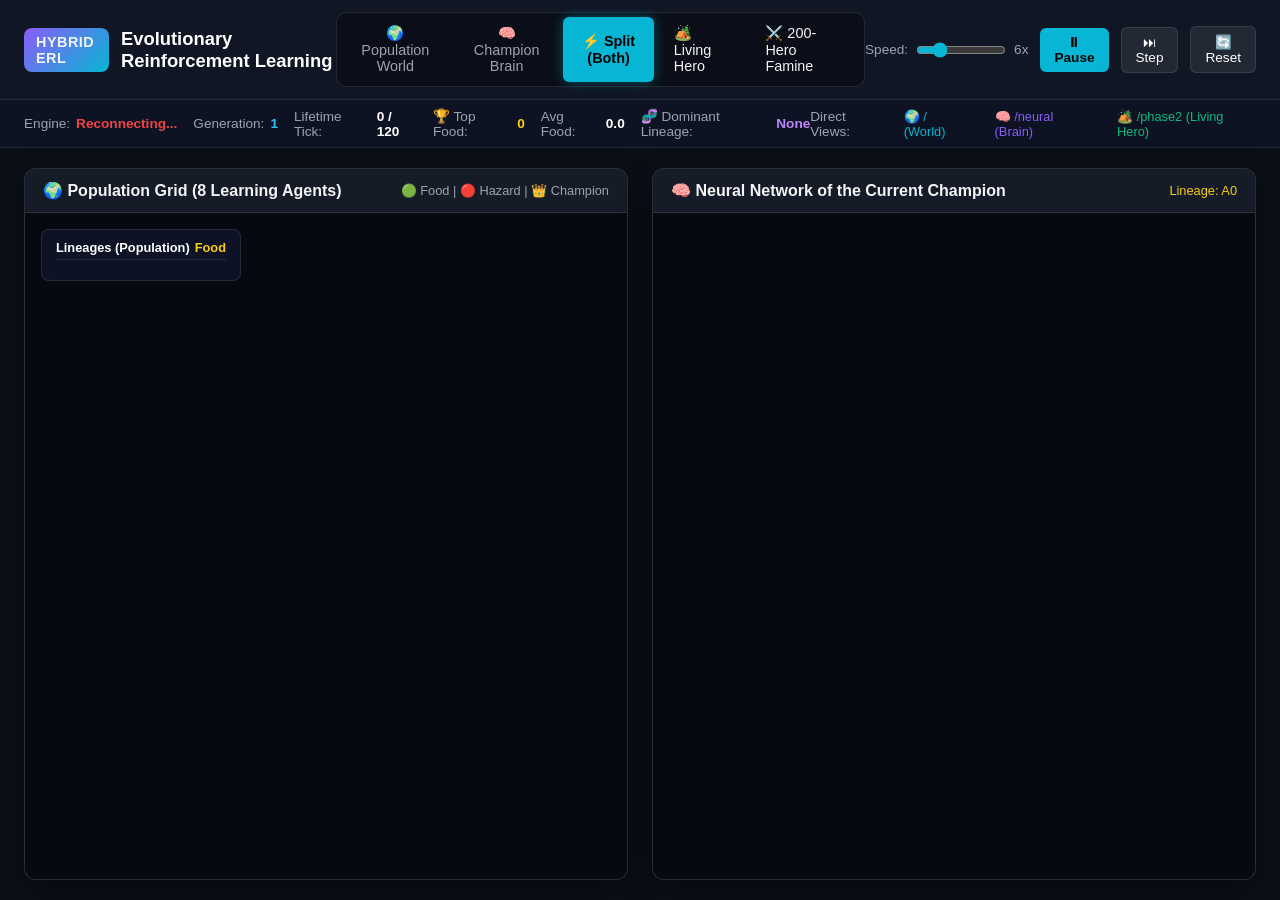
==== static/index.html @ cd72e071 "Add 200-hero famine evaluation frontend visualizer and live streaming telemetry" ====
<!DOCTYPE html>
<html lang="en">
<head>
  <meta charset="UTF-8">
  <meta name="viewport" content="width=device-width, initial-scale=1.0">
  <title>Hybrid ERL · Evolutionary Reinforcement Learning</title>
  <link rel="stylesheet" href="/static/style.css">
</head>
<body>

  <!-- Top Navigation & Global Controls -->
  <header>
    <div class="logo-group">
      <span class="logo-badge" style="background: linear-gradient(135deg, #8b5cf6, #06b6d4);">HYBRID ERL</span>
      <span class="title">Evolutionary Reinforcement Learning</span>
    </div>

    <!-- View Switcher Tabs -->
    <div class="nav-tabs">
      <button class="tab-btn" data-view="world">🌍 Population World</button>
      <button class="tab-btn" data-view="neural">🧠 Champion Brain</button>
      <button class="tab-btn active" data-view="split">⚡ Split (Both)</button>
      <a href="/phase2" class="tab-btn" style="text-decoration: none; display: flex; align-items: center; color: var(--text-main);">🏕️ Living Hero</a>
      <a href="/scarcity" class="tab-btn" style="text-decoration: none; display: flex; align-items: center; color: var(--text-main);">⚔️ 200-Hero Famine</a>
    </div>

    <!-- Controls -->
    <div class="controls-group">
      <div class="speed-control">
        <span>Speed:</span>
        <input type="range" id="speed-slider" min="1" max="25" value="6" step="1">
        <span id="speed-label">6x</span>
      </div>
      <button id="btn-play-pause" class="btn btn-primary">⏸ Pause</button>
      <button id="btn-step" class="btn">⏭ Step</button>
      <button id="btn-reset" class="btn">🔄 Reset</button>
    </div>
  </header>

  <!-- Live Status Bar -->
  <div class="status-bar">
    <div class="status-tags">
      <div class="tag">
        <span class="tag-label">Engine:</span>
        <span id="connection-status" class="tag-val" style="color: #10b981;">Connecting...</span>
      </div>
      <div class="tag">
        <span class="tag-label">Generation:</span>
        <span id="stat-gen" class="tag-val" style="color: #38bdf8;">1</span>
      </div>
      <div class="tag">
        <span class="tag-label">Lifetime Tick:</span>
        <span id="stat-tick" class="tag-val">0 / 120</span>
      </div>
      <div class="tag">
        <span class="tag-label">🏆 Top Food:</span>
        <span id="stat-top-food" class="tag-val" style="color: #facc15;">0</span>
      </div>
      <div class="tag">
        <span class="tag-label">Avg Food:</span>
        <span id="stat-avg-food" class="tag-val">0.0</span>
      </div>
      <div class="tag">
        <span class="tag-label">🧬 Dominant Lineage:</span>
        <span id="stat-lineage" class="tag-val" style="color: #c084fc;">None</span>
      </div>
    </div>

    <!-- Quick Direct Links -->
    <div class="status-tags">
      <span class="tag-label">Direct Views:</span>
      <a href="/" style="color: var(--accent-cyan); text-decoration: none; font-size: 0.8rem; margin-right: 8px;">🌍 / (World)</a>
      <a href="/neural" style="color: var(--accent-purple); text-decoration: none; font-size: 0.8rem; margin-right: 8px;">🧠 /neural (Brain)</a>
      <a href="/phase2" style="color: var(--accent-green); text-decoration: none; font-size: 0.8rem;">🏕️ /phase2 (Living Hero)</a>
    </div>
  </div>

  <!-- Main Viewports -->
  <main id="main-content">

    <!-- View 1: Population Grid -->
    <section id="sec-world" class="view-section">
      <div class="section-header">
        <h2>🌍 Population Grid (8 Learning Agents)</h2>
        <span style="font-size: 0.8rem; color: var(--text-muted);">🟢 Food | 🔴 Hazard | 👑 Champion</span>
      </div>

      <div id="world-container" class="view-content">
        <!-- Population Leaderboard Card -->
        <div class="creature-card" style="min-width: 200px; max-height: 220px; overflow-y: auto;">
          <div style="font-weight: 600; color: #fff; border-bottom: 1px solid rgba(255,255,255,0.1); padding-bottom: 4px; display: flex; justify-content: space-between;">
            <span>Lineages (Population)</span>
            <span style="color: #facc15;">Food</span>
          </div>
          <div id="leaderboard-list" style="display: flex; flex-direction: column; gap: 4px; margin-top: 4px;">
            <!-- Rendered by JS -->
          </div>
        </div>

        <!-- Canvas -->
        <canvas id="world-canvas"></canvas>
      </div>
    </section>

    <!-- View 2: Champion Neural Network -->
    <section id="sec-brain" class="view-section">
      <div class="section-header">
        <h2>🧠 Neural Network of the Current Champion</h2>
        <span id="champ-header-lineage" style="font-size: 0.8rem; color: #facc15;">Lineage: A0</span>
      </div>

      <div id="brain-container" class="view-content">
        <canvas id="brain-canvas"></canvas>
      </div>
    </section>

  </main>

  <script src="/static/app.js"></script>
</body>
</html>
---- static/style.css ----
:root {
  --bg-dark: #0b0f17;
  --panel-bg: rgba(18, 24, 38, 0.85);
  --border-color: rgba(255, 255, 255, 0.1);
  --accent-cyan: #06b6d4;
  --accent-green: #10b981;
  --accent-orange: #f59e0b;
  --accent-red: #ef4444;
  --accent-purple: #8b5cf6;
  --text-main: #f3f4f6;
  --text-muted: #9ca3af;
}

* {
  box-sizing: border-box;
  margin: 0;
  padding: 0;
  font-family: -apple-system, BlinkMacSystemFont, "Segoe UI", Roboto, Helvetica, Arial, sans-serif;
}

body {
  background-color: var(--bg-dark);
  color: var(--text-main);
  min-height: 100vh;
  display: flex;
  flex-direction: column;
  overflow-x: hidden;
}

/* Header */
header {
  background: var(--panel-bg);
  backdrop-filter: blur(12px);
  border-bottom: 1px solid var(--border-color);
  padding: 12px 24px;
  display: flex;
  align-items: center;
  justify-content: space-between;
  position: sticky;
  top: 0;
  z-index: 100;
}

.logo-group {
  display: flex;
  align-items: center;
  gap: 12px;
}

.logo-badge {
  background: linear-gradient(135deg, #059669, #0284c7);
  padding: 6px 12px;
  border-radius: 8px;
  font-weight: 700;
  font-size: 0.9rem;
  letter-spacing: 0.5px;
}

.title {
  font-size: 1.15rem;
  font-weight: 600;
  color: #fff;
}

.nav-tabs {
  display: flex;
  background: rgba(0, 0, 0, 0.3);
  padding: 4px;
  border-radius: 10px;
  border: 1px solid var(--border-color);
  gap: 4px;
}

.tab-btn {
  background: transparent;
  border: none;
  color: var(--text-muted);
  padding: 8px 16px;
  border-radius: 6px;
  cursor: pointer;
  font-weight: 500;
  font-size: 0.9rem;
  transition: all 0.2s;
  display: flex;
  align-items: center;
  gap: 6px;
}

.tab-btn:hover {
  color: #fff;
}

.tab-btn.active {
  background: var(--accent-cyan);
  color: #000;
  font-weight: 600;
  box-shadow: 0 0 12px rgba(6, 182, 212, 0.4);
}

.controls-group {
  display: flex;
  align-items: center;
  gap: 12px;
}

.btn {
  background: rgba(255, 255, 255, 0.08);
  border: 1px solid var(--border-color);
  color: #fff;
  padding: 7px 14px;
  border-radius: 6px;
  cursor: pointer;
  font-size: 0.85rem;
  font-weight: 500;
  transition: all 0.2s;
}

.btn:hover {
  background: rgba(255, 255, 255, 0.15);
}

.btn-primary {
  background: var(--accent-cyan);
  color: #000;
  border: none;
  font-weight: 600;
}

.btn-primary:hover {
  background: #22d3ee;
}

.speed-control {
  display: flex;
  align-items: center;
  gap: 8px;
  font-size: 0.85rem;
  color: var(--text-muted);
}

.speed-control input[type="range"] {
  width: 90px;
  accent-color: var(--accent-cyan);
}

/* Status Bar */
.status-bar {
  background: rgba(15, 23, 42, 0.6);
  border-bottom: 1px solid var(--border-color);
  padding: 8px 24px;
  display: flex;
  justify-content: space-between;
  align-items: center;
  font-size: 0.85rem;
}

.status-tags {
  display: flex;
  gap: 16px;
  align-items: center;
}

.tag {
  display: flex;
  align-items: center;
  gap: 6px;
}

.tag-label {
  color: var(--text-muted);
}

.tag-val {
  font-weight: 600;
  color: #fff;
}

/* Main Container */
main {
  flex: 1;
  display: flex;
  padding: 20px 24px;
  gap: 24px;
  height: calc(100vh - 120px);
}

.view-section {
  flex: 1;
  background: var(--panel-bg);
  border: 1px solid var(--border-color);
  border-radius: 12px;
  display: flex;
  flex-direction: column;
  overflow: hidden;
  box-shadow: 0 8px 32px rgba(0, 0, 0, 0.4);
}

.section-header {
  padding: 12px 18px;
  background: rgba(255, 255, 255, 0.02);
  border-bottom: 1px solid var(--border-color);
  display: flex;
  justify-content: space-between;
  align-items: center;
}

.section-header h2 {
  font-size: 1rem;
  font-weight: 600;
  display: flex;
  align-items: center;
  gap: 8px;
}

.view-content {
  flex: 1;
  position: relative;
  display: flex;
  justify-content: center;
  align-items: center;
  overflow: hidden;
  background: #060910;
}

/* World Tools Palette */
.world-tools {
  position: absolute;
  bottom: 16px;
  left: 50%;
  transform: translateX(-50%);
  background: rgba(15, 23, 42, 0.85);
  backdrop-filter: blur(10px);
  border: 1px solid var(--border-color);
  padding: 6px 12px;
  border-radius: 30px;
  display: flex;
  gap: 8px;
  z-index: 10;
}

.tool-btn {
  background: transparent;
  border: 1px solid transparent;
  color: var(--text-muted);
  padding: 6px 12px;
  border-radius: 20px;
  cursor: pointer;
  font-size: 0.85rem;
  display: flex;
  align-items: center;
  gap: 6px;
  transition: all 0.2s;
}

.tool-btn:hover {
  color: #fff;
  background: rgba(255, 255, 255, 0.05);
}

.tool-btn.active {
  background: rgba(255, 255, 255, 0.15);
  border-color: var(--accent-cyan);
  color: #fff;
  font-weight: 600;
}

/* Canvas Styling */
canvas {
  display: block;
}

/* Creature Vitals Card */
.creature-card {
  position: absolute;
  top: 16px;
  left: 16px;
  background: rgba(15, 23, 42, 0.8);
  backdrop-filter: blur(8px);
  border: 1px solid var(--border-color);
  padding: 10px 14px;
  border-radius: 8px;
  font-size: 0.8rem;
  display: flex;
  flex-direction: column;
  gap: 6px;
  min-width: 180px;
  z-index: 10;
}

.vital-row {
  display: flex;
  justify-content: space-between;
  align-items: center;
}

.progress-bar {
  width: 70px;
  height: 6px;
  background: rgba(255, 255, 255, 0.1);
  border-radius: 3px;
  overflow: hidden;
}

.progress-fill {
  height: 100%;
  transition: width 0.2s;
}

/* Responsive Hidden Layouts */
.hidden {
  display: none !important;
}
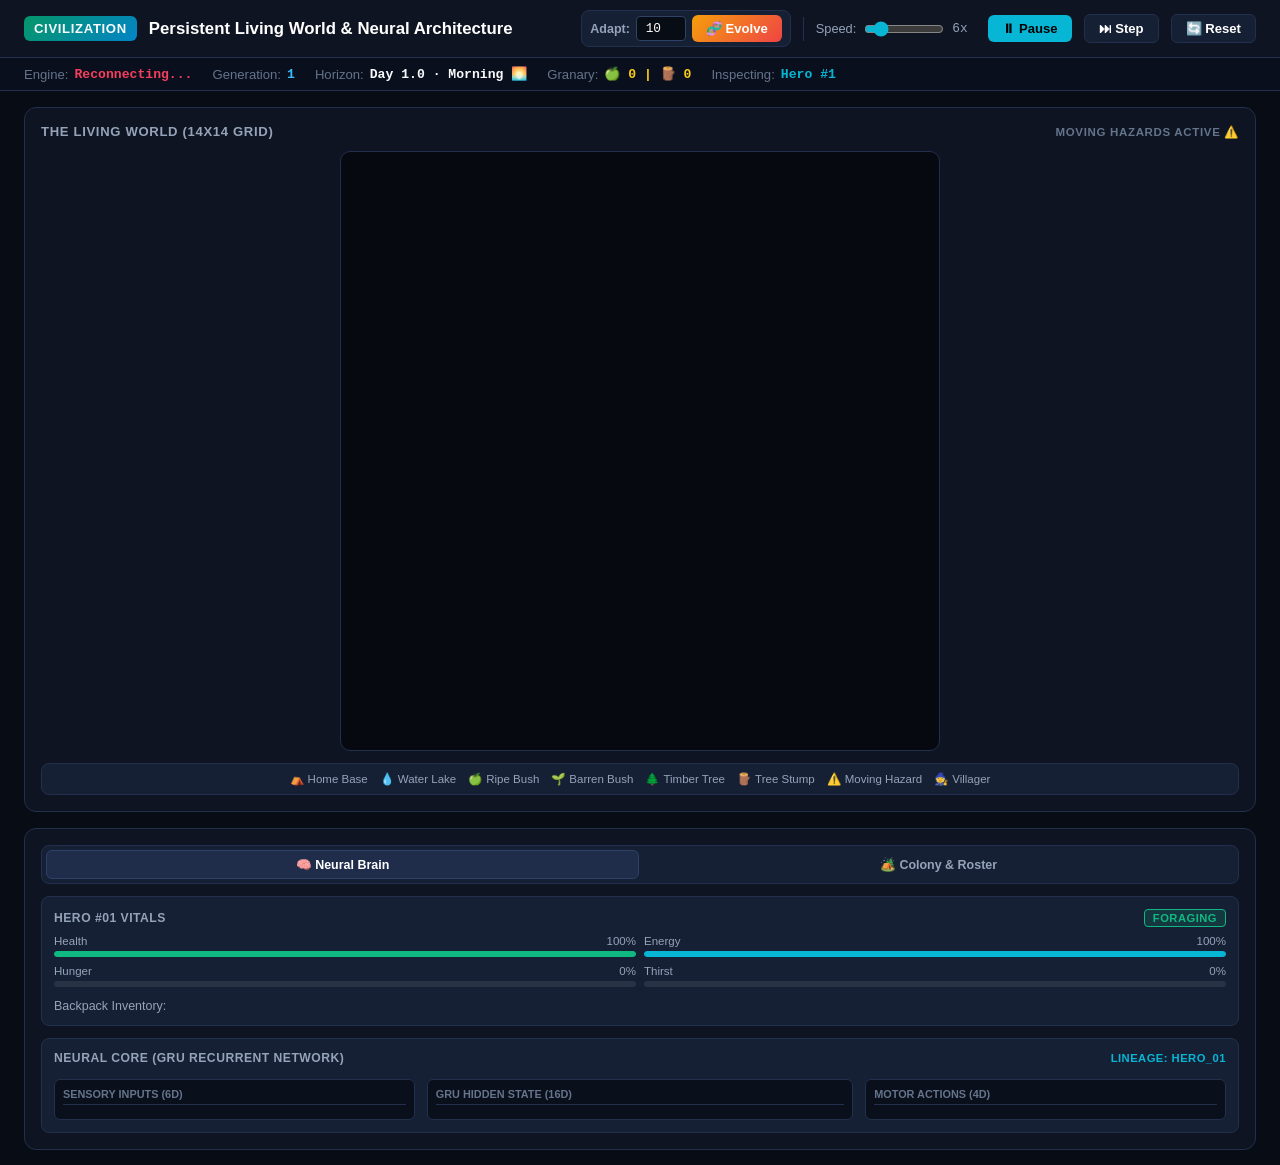
==== commit a05a81a3: "Refactor architecture into unified living civilization platform with moving hazards, persistent 24/7" ====
--- a/static/index.html
+++ b/static/index.html
@@ -3,34 +3,36 @@
 <head>
   <meta charset="UTF-8">
   <meta name="viewport" content="width=device-width, initial-scale=1.0">
-  <title>Hybrid ERL · Evolutionary Reinforcement Learning</title>
+  <title>Civilization Platform · Living World & Neural Brain</title>
   <link rel="stylesheet" href="/static/style.css">
 </head>
 <body>
 
-  <!-- Top Navigation & Global Controls -->
+  <!-- Top Navigation & Evolution Controls -->
   <header>
     <div class="logo-group">
-      <span class="logo-badge" style="background: linear-gradient(135deg, #8b5cf6, #06b6d4);">HYBRID ERL</span>
-      <span class="title">Evolutionary Reinforcement Learning</span>
-    </div>
-
-    <!-- View Switcher Tabs -->
-    <div class="nav-tabs">
-      <button class="tab-btn" data-view="world">🌍 Population World</button>
-      <button class="tab-btn" data-view="neural">🧠 Champion Brain</button>
-      <button class="tab-btn active" data-view="split">⚡ Split (Both)</button>
-      <a href="/phase2" class="tab-btn" style="text-decoration: none; display: flex; align-items: center; color: var(--text-main);">🏕️ Living Hero</a>
-      <a href="/scarcity" class="tab-btn" style="text-decoration: none; display: flex; align-items: center; color: var(--text-main);">⚔️ 200-Hero Famine</a>
-    </div>
-
-    <!-- Controls -->
+      <span class="logo-badge">CIVILIZATION</span>
+      <span class="title">Persistent Living World & Neural Architecture</span>
+    </div>
+
+    <!-- Central Evolution & Simulation Controls -->
     <div class="controls-group">
+      <!-- On-Demand Evolution Trigger -->
+      <div class="evolution-control">
+        <label for="evolve-gens-input" style="font-size: 0.78rem; color: var(--text-secondary); font-weight: 600;">Adapt:</label>
+        <input type="number" id="evolve-gens-input" min="1" max="100" value="10" style="width: 50px; text-align: center;">
+        <button id="btn-evolve" class="btn btn-evolve">🧬 Evolve</button>
+      </div>
+
+      <div class="divider-v"></div>
+
+      <!-- Playback Speed -->
       <div class="speed-control">
         <span>Speed:</span>
-        <input type="range" id="speed-slider" min="1" max="25" value="6" step="1">
-        <span id="speed-label">6x</span>
-      </div>
+        <input type="range" id="speed-slider" min="1" max="40" value="6" step="1">
+        <span id="speed-label" style="font-family: monospace; min-width: 24px;">6x</span>
+      </div>
+
       <button id="btn-play-pause" class="btn btn-primary">⏸ Pause</button>
       <button id="btn-step" class="btn">⏭ Step</button>
       <button id="btn-reset" class="btn">🔄 Reset</button>
@@ -42,77 +44,175 @@
     <div class="status-tags">
       <div class="tag">
         <span class="tag-label">Engine:</span>
-        <span id="connection-status" class="tag-val" style="color: #10b981;">Connecting...</span>
+        <span id="connection-status" class="tag-val" style="color: var(--accent-emerald);">Connecting...</span>
       </div>
       <div class="tag">
         <span class="tag-label">Generation:</span>
         <span id="stat-gen" class="tag-val" style="color: #38bdf8;">1</span>
       </div>
       <div class="tag">
-        <span class="tag-label">Lifetime Tick:</span>
-        <span id="stat-tick" class="tag-val">0 / 120</span>
-      </div>
-      <div class="tag">
-        <span class="tag-label">🏆 Top Food:</span>
-        <span id="stat-top-food" class="tag-val" style="color: #facc15;">0</span>
-      </div>
-      <div class="tag">
-        <span class="tag-label">Avg Food:</span>
-        <span id="stat-avg-food" class="tag-val">0.0</span>
-      </div>
-      <div class="tag">
-        <span class="tag-label">🧬 Dominant Lineage:</span>
-        <span id="stat-lineage" class="tag-val" style="color: #c084fc;">None</span>
-      </div>
-    </div>
-
-    <!-- Quick Direct Links -->
-    <div class="status-tags">
-      <span class="tag-label">Direct Views:</span>
-      <a href="/" style="color: var(--accent-cyan); text-decoration: none; font-size: 0.8rem; margin-right: 8px;">🌍 / (World)</a>
-      <a href="/neural" style="color: var(--accent-purple); text-decoration: none; font-size: 0.8rem; margin-right: 8px;">🧠 /neural (Brain)</a>
-      <a href="/phase2" style="color: var(--accent-green); text-decoration: none; font-size: 0.8rem;">🏕️ /phase2 (Living Hero)</a>
+        <span class="tag-label">Horizon:</span>
+        <span id="stat-time" class="tag-val">Day 1.0 · Morning 🌅</span>
+      </div>
+      <div class="tag">
+        <span class="tag-label">Granary:</span>
+        <span id="stat-granary" class="tag-val" style="color: #facc15;">🍏 0 | 🪵 0</span>
+      </div>
+      <div class="tag">
+        <span class="tag-label">Inspecting:</span>
+        <span id="stat-inspecting" class="tag-val" style="color: var(--accent-cyan);">Hero #1</span>
+      </div>
+    </div>
+    <div id="evolution-indicator" class="evolution-badge" style="display: none;">
+      🧬 Evolving Population...
     </div>
   </div>
 
-  <!-- Main Viewports -->
-  <main id="main-content">
-
-    <!-- View 1: Population Grid -->
-    <section id="sec-world" class="view-section">
-      <div class="section-header">
-        <h2>🌍 Population Grid (8 Learning Agents)</h2>
-        <span style="font-size: 0.8rem; color: var(--text-muted);">🟢 Food | 🔴 Hazard | 👑 Champion</span>
-      </div>
-
-      <div id="world-container" class="view-content">
-        <!-- Population Leaderboard Card -->
-        <div class="creature-card" style="min-width: 200px; max-height: 220px; overflow-y: auto;">
-          <div style="font-weight: 600; color: #fff; border-bottom: 1px solid rgba(255,255,255,0.1); padding-bottom: 4px; display: flex; justify-content: space-between;">
-            <span>Lineages (Population)</span>
-            <span style="color: #facc15;">Food</span>
-          </div>
-          <div id="leaderboard-list" style="display: flex; flex-direction: column; gap: 4px; margin-top: 4px;">
-            <!-- Rendered by JS -->
-          </div>
-        </div>
-
-        <!-- Canvas -->
-        <canvas id="world-canvas"></canvas>
-      </div>
-    </section>
-
-    <!-- View 2: Champion Neural Network -->
-    <section id="sec-brain" class="view-section">
-      <div class="section-header">
-        <h2>🧠 Neural Network of the Current Champion</h2>
-        <span id="champ-header-lineage" style="font-size: 0.8rem; color: #facc15;">Lineage: A0</span>
-      </div>
-
-      <div id="brain-container" class="view-content">
-        <canvas id="brain-canvas"></canvas>
-      </div>
-    </section>
+  <!-- Master Split Layout -->
+  <main class="master-layout">
+    
+    <!-- Left: Civilization World Canvas -->
+    <div class="panel canvas-panel">
+      <div class="panel-header">
+        <span>The Living World (14x14 Grid)</span>
+        <span style="font-size: 0.72rem; color: var(--text-muted);">Moving Hazards Active ⚠️</span>
+      </div>
+
+      <div class="canvas-wrapper">
+        <canvas id="world-canvas" width="600" height="600"></canvas>
+      </div>
+
+      <!-- Legend -->
+      <div class="legend-bar">
+        <div class="legend-item"><span>⛺</span> <span>Home Base</span></div>
+        <div class="legend-item"><span>💧</span> <span>Water Lake</span></div>
+        <div class="legend-item"><span>🍏</span> <span>Ripe Bush</span></div>
+        <div class="legend-item"><span>🌱</span> <span>Barren Bush</span></div>
+        <div class="legend-item"><span>🌲</span> <span>Timber Tree</span></div>
+        <div class="legend-item"><span>🪵</span> <span>Tree Stump</span></div>
+        <div class="legend-item"><span>⚠️</span> <span>Moving Hazard</span></div>
+        <div class="legend-item"><span>🧙</span> <span>Villager</span></div>
+      </div>
+    </div>
+
+    <!-- Right: Real-time Neural Brain & Colony Dashboard -->
+    <div class="panel sidebar-panel">
+      
+      <!-- Tab Navigation -->
+      <div class="sidebar-tabs">
+        <button class="sidebar-tab active" data-tab="brain">🧠 Neural Brain</button>
+        <button class="sidebar-tab" data-tab="colony">🏕️ Colony & Roster</button>
+      </div>
+
+      <!-- TAB 1: Neural Brain Viewer -->
+      <div id="tab-brain-content" class="tab-content active">
+        
+        <!-- Active Hero Vitals -->
+        <div class="card">
+          <div class="card-header">
+            <span id="hero-name-label">Hero #01 Vitals</span>
+            <span id="hero-goal-badge" class="goal-badge">FORAGING</span>
+          </div>
+
+          <div class="vitals-grid">
+            <div class="vital-item">
+              <div class="vital-header"><span>Health</span><span id="val-health">100%</span></div>
+              <div class="bar-bg"><div id="bar-health" class="bar-fill" style="width: 100%; background: var(--accent-emerald);"></div></div>
+            </div>
+            <div class="vital-item">
+              <div class="vital-header"><span>Energy</span><span id="val-energy">100%</span></div>
+              <div class="bar-bg"><div id="bar-energy" class="bar-fill" style="width: 100%; background: var(--accent-cyan);"></div></div>
+            </div>
+            <div class="vital-item">
+              <div class="vital-header"><span>Hunger</span><span id="val-hunger">0%</span></div>
+              <div class="bar-bg"><div id="bar-hunger" class="bar-fill" style="width: 0%; background: var(--accent-amber);"></div></div>
+            </div>
+            <div class="vital-item">
+              <div class="vital-header"><span>Thirst</span><span id="val-thirst">0%</span></div>
+              <div class="bar-bg"><div id="bar-thirst" class="bar-fill" style="width: 0%; background: var(--accent-cyan);"></div></div>
+            </div>
+          </div>
+
+          <!-- Backpack -->
+          <div style="display: flex; justify-content: space-between; align-items: center; margin-top: 4px; font-size: 0.78rem;">
+            <span style="color: var(--text-secondary);">Backpack Inventory:</span>
+            <div id="backpack-slots-container" class="backpack-slots"></div>
+          </div>
+        </div>
+
+        <!-- Real-Time Neural Architecture Visualizer -->
+        <div class="card" style="flex: 1; display: flex; flex-direction: column;">
+          <div class="card-header">
+            <span>Neural Core (GRU Recurrent Network)</span>
+            <span style="font-size: 0.7rem; color: var(--accent-cyan);" id="lineage-tag">Lineage: Hero_01</span>
+          </div>
+
+          <div class="network-container">
+            <!-- SENSORY LAYER (6 Nodes) -->
+            <div class="network-col">
+              <div class="col-title">Sensory Inputs (6D)</div>
+              <div class="node-list" id="nodes-sensor"></div>
+            </div>
+
+            <!-- HIDDEN LAYER (16 Nodes) -->
+            <div class="network-col">
+              <div class="col-title">GRU Hidden State (16D)</div>
+              <div class="node-list node-grid-2col" id="nodes-hidden"></div>
+            </div>
+
+            <!-- MOTOR ACTIONS (4 Nodes) -->
+            <div class="network-col">
+              <div class="col-title">Motor Actions (4D)</div>
+              <div class="node-list" id="nodes-action"></div>
+            </div>
+          </div>
+        </div>
+
+      </div>
+
+      <!-- TAB 2: Colony & Roster -->
+      <div id="tab-colony-content" class="tab-content">
+        
+        <!-- Granary & Colony Stats -->
+        <div class="card">
+          <div class="card-header">
+            <span>Central Granary & Reserves</span>
+          </div>
+          <div style="display: grid; grid-template-columns: repeat(3, 1fr); gap: 10px; text-align: center;">
+            <div class="stat-box">
+              <div class="stat-box-val" id="colony-food" style="color: #4ade80;">0</div>
+              <div class="stat-box-lbl">Food Stockpile 🍏</div>
+            </div>
+            <div class="stat-box">
+              <div class="stat-box-val" id="colony-wood" style="color: #fbbf24;">0</div>
+              <div class="stat-box-lbl">Lumber Depot 🪵</div>
+            </div>
+            <div class="stat-box">
+              <div class="stat-box-val" id="colony-rations" style="color: #38bdf8;">0</div>
+              <div class="stat-box-lbl">Emergency Meals 🍲</div>
+            </div>
+          </div>
+        </div>
+
+        <!-- Villager Roster -->
+        <div class="card" style="flex: 1; display: flex; flex-direction: column;">
+          <div class="card-header">
+            <span>Population Roster (Click to Inspect Brain)</span>
+          </div>
+          <div class="roster-list" id="roster-container"></div>
+        </div>
+
+        <!-- Village Event Feed -->
+        <div class="card">
+          <div class="card-header">
+            <span>Village Chronology</span>
+          </div>
+          <div class="event-feed" id="event-feed"></div>
+        </div>
+
+      </div>
+
+    </div>
 
   </main>
 
--- a/static/style.css
+++ b/static/style.css
@@ -1,21 +1,25 @@
 :root {
-  --bg-dark: #0b0f17;
-  --panel-bg: rgba(18, 24, 38, 0.85);
-  --border-color: rgba(255, 255, 255, 0.1);
+  --bg-dark: #080c14;
+  --surface-1: #0e1422;
+  --surface-2: #162035;
+  --surface-hover: #1f2d4a;
+  --border-subtle: #22304d;
+  --border-strong: #2e4166;
   --accent-cyan: #06b6d4;
-  --accent-green: #10b981;
-  --accent-orange: #f59e0b;
-  --accent-red: #ef4444;
+  --accent-emerald: #10b981;
+  --accent-amber: #f59e0b;
+  --accent-rose: #f43f5e;
   --accent-purple: #8b5cf6;
-  --text-main: #f3f4f6;
-  --text-muted: #9ca3af;
+  --text-main: #f8fafc;
+  --text-secondary: #94a3b8;
+  --text-muted: #64748b;
 }
 
 * {
   box-sizing: border-box;
   margin: 0;
   padding: 0;
-  font-family: -apple-system, BlinkMacSystemFont, "Segoe UI", Roboto, Helvetica, Arial, sans-serif;
+  font-family: -apple-system, BlinkMacSystemFont, "Segoe UI", Roboto, sans-serif;
 }
 
 body {
@@ -29,16 +33,16 @@
 
 /* Header */
 header {
-  background: var(--panel-bg);
-  backdrop-filter: blur(12px);
-  border-bottom: 1px solid var(--border-color);
-  padding: 12px 24px;
+  background: var(--surface-1);
+  border-bottom: 1px solid var(--border-subtle);
+  padding: 10px 24px;
   display: flex;
   align-items: center;
   justify-content: space-between;
   position: sticky;
   top: 0;
   z-index: 100;
+  backdrop-filter: blur(8px);
 }
 
 .logo-group {
@@ -49,114 +53,123 @@
 
 .logo-badge {
   background: linear-gradient(135deg, #059669, #0284c7);
-  padding: 6px 12px;
-  border-radius: 8px;
-  font-weight: 700;
-  font-size: 0.9rem;
-  letter-spacing: 0.5px;
+  padding: 5px 10px;
+  border-radius: 6px;
+  font-weight: 700;
+  font-size: 0.82rem;
+  letter-spacing: 0.05em;
 }
 
 .title {
-  font-size: 1.15rem;
+  font-size: 1.05rem;
   font-weight: 600;
   color: #fff;
 }
 
-.nav-tabs {
-  display: flex;
-  background: rgba(0, 0, 0, 0.3);
-  padding: 4px;
-  border-radius: 10px;
-  border: 1px solid var(--border-color);
-  gap: 4px;
-}
-
-.tab-btn {
-  background: transparent;
-  border: none;
-  color: var(--text-muted);
-  padding: 8px 16px;
+.controls-group {
+  display: flex;
+  align-items: center;
+  gap: 12px;
+}
+
+.evolution-control {
+  display: flex;
+  align-items: center;
+  gap: 6px;
+  background: var(--surface-2);
+  padding: 4px 8px;
+  border-radius: 8px;
+  border: 1px solid var(--border-subtle);
+}
+
+.evolution-control input {
+  background: #080c14;
+  border: 1px solid var(--border-strong);
+  color: #fff;
+  border-radius: 4px;
+  padding: 4px 6px;
+  font-family: ui-monospace, monospace;
+  font-size: 0.8rem;
+  outline: none;
+}
+
+.btn {
+  background: var(--surface-2);
+  border: 1px solid var(--border-subtle);
+  color: #fff;
+  padding: 6px 14px;
   border-radius: 6px;
   cursor: pointer;
-  font-weight: 500;
-  font-size: 0.9rem;
-  transition: all 0.2s;
-  display: flex;
+  font-size: 0.82rem;
+  font-weight: 600;
+  transition: all 0.15s ease-out;
+  display: inline-flex;
   align-items: center;
   gap: 6px;
 }
 
-.tab-btn:hover {
-  color: #fff;
-}
-
-.tab-btn.active {
-  background: var(--accent-cyan);
-  color: #000;
-  font-weight: 600;
-  box-shadow: 0 0 12px rgba(6, 182, 212, 0.4);
-}
-
-.controls-group {
-  display: flex;
-  align-items: center;
-  gap: 12px;
-}
-
-.btn {
-  background: rgba(255, 255, 255, 0.08);
-  border: 1px solid var(--border-color);
-  color: #fff;
-  padding: 7px 14px;
-  border-radius: 6px;
-  cursor: pointer;
-  font-size: 0.85rem;
-  font-weight: 500;
-  transition: all 0.2s;
-}
-
 .btn:hover {
-  background: rgba(255, 255, 255, 0.15);
+  background: var(--surface-hover);
+  border-color: var(--border-strong);
+}
+
+.btn:active {
+  transform: scale(0.98);
 }
 
 .btn-primary {
   background: var(--accent-cyan);
   color: #000;
   border: none;
-  font-weight: 600;
 }
 
 .btn-primary:hover {
   background: #22d3ee;
 }
 
+.btn-evolve {
+  background: linear-gradient(135deg, #f59e0b, #ef4444);
+  color: #fff;
+  border: none;
+}
+
+.btn-evolve:hover {
+  filter: brightness(1.1);
+}
+
 .speed-control {
   display: flex;
   align-items: center;
   gap: 8px;
-  font-size: 0.85rem;
-  color: var(--text-muted);
+  font-size: 0.8rem;
+  color: var(--text-secondary);
 }
 
 .speed-control input[type="range"] {
-  width: 90px;
+  width: 80px;
   accent-color: var(--accent-cyan);
+}
+
+.divider-v {
+  width: 1px;
+  height: 24px;
+  background: var(--border-subtle);
 }
 
 /* Status Bar */
 .status-bar {
-  background: rgba(15, 23, 42, 0.6);
-  border-bottom: 1px solid var(--border-color);
+  background: #0a0f1d;
+  border-bottom: 1px solid var(--border-subtle);
   padding: 8px 24px;
   display: flex;
   justify-content: space-between;
   align-items: center;
-  font-size: 0.85rem;
+  font-size: 0.82rem;
 }
 
 .status-tags {
   display: flex;
-  gap: 16px;
+  gap: 20px;
   align-items: center;
 }
 
@@ -171,142 +184,357 @@
 }
 
 .tag-val {
+  font-family: ui-monospace, SFMono-Regular, Menlo, monospace;
   font-weight: 600;
+}
+
+.evolution-badge {
+  background: rgba(245, 158, 11, 0.15);
+  border: 1px solid var(--accent-amber);
+  color: var(--accent-amber);
+  font-size: 0.75rem;
+  font-weight: 700;
+  padding: 3px 8px;
+  border-radius: 4px;
+  animation: pulse-badge 1s infinite alternate;
+}
+
+@keyframes pulse-badge {
+  from { opacity: 0.7; }
+  to { opacity: 1; }
+}
+
+/* Master Layout */
+.master-layout {
+  display: grid;
+  grid-template-columns: minmax(520px, 1fr) 520px;
+  gap: 16px;
+  padding: 16px 24px;
+  max-width: 1720px;
+  margin: 0 auto;
+  width: 100%;
+  flex: 1;
+}
+
+@media (max-width: 1280px) {
+  .master-layout {
+    grid-template-columns: 1fr;
+  }
+}
+
+.panel {
+  background: var(--surface-1);
+  border: 1px solid var(--border-subtle);
+  border-radius: 12px;
+  padding: 16px;
+  display: flex;
+  flex-direction: column;
+  gap: 12px;
+}
+
+.panel-header {
+  display: flex;
+  justify-content: space-between;
+  align-items: center;
+  font-size: 0.82rem;
+  font-weight: 700;
+  text-transform: uppercase;
+  letter-spacing: 0.05em;
+  color: var(--text-secondary);
+}
+
+.canvas-wrapper {
+  position: relative;
+  width: 100%;
+  max-width: 600px;
+  aspect-ratio: 1 / 1;
+  margin: 0 auto;
+  background: #060910;
+  border-radius: 10px;
+  border: 1px solid var(--border-subtle);
+  overflow: hidden;
+}
+
+#world-canvas {
+  width: 100%;
+  height: 100%;
+  image-rendering: pixelated;
+}
+
+.legend-bar {
+  display: flex;
+  flex-wrap: wrap;
+  justify-content: center;
+  gap: 12px;
+  font-size: 0.72rem;
+  color: var(--text-secondary);
+  padding: 8px;
+  background: var(--surface-2);
+  border-radius: 8px;
+  border: 1px solid var(--border-subtle);
+}
+
+.legend-item {
+  display: flex;
+  align-items: center;
+  gap: 4px;
+}
+
+/* Sidebar & Tabs */
+.sidebar-tabs {
+  display: flex;
+  gap: 4px;
+  background: var(--surface-2);
+  padding: 4px;
+  border-radius: 8px;
+  border: 1px solid var(--border-subtle);
+}
+
+.sidebar-tab {
+  flex: 1;
+  background: transparent;
+  border: none;
+  color: var(--text-secondary);
+  padding: 6px 12px;
+  border-radius: 6px;
+  font-size: 0.78rem;
+  font-weight: 600;
+  cursor: pointer;
+  transition: all 0.15s;
+}
+
+.sidebar-tab.active {
+  background: var(--surface-hover);
   color: #fff;
-}
-
-/* Main Container */
-main {
+  border: 1px solid var(--border-strong);
+}
+
+.tab-content {
+  display: none;
+  flex-direction: column;
+  gap: 12px;
   flex: 1;
-  display: flex;
-  padding: 20px 24px;
-  gap: 24px;
-  height: calc(100vh - 120px);
-}
-
-.view-section {
-  flex: 1;
-  background: var(--panel-bg);
-  border: 1px solid var(--border-color);
-  border-radius: 12px;
-  display: flex;
-  flex-direction: column;
-  overflow: hidden;
-  box-shadow: 0 8px 32px rgba(0, 0, 0, 0.4);
-}
-
-.section-header {
-  padding: 12px 18px;
-  background: rgba(255, 255, 255, 0.02);
-  border-bottom: 1px solid var(--border-color);
-  display: flex;
-  justify-content: space-between;
-  align-items: center;
-}
-
-.section-header h2 {
-  font-size: 1rem;
-  font-weight: 600;
-  display: flex;
-  align-items: center;
+}
+
+.tab-content.active {
+  display: flex;
+}
+
+.card {
+  background: var(--surface-2);
+  border: 1px solid var(--border-subtle);
+  border-radius: 8px;
+  padding: 12px;
+  display: flex;
+  flex-direction: column;
   gap: 8px;
 }
 
-.view-content {
-  flex: 1;
-  position: relative;
-  display: flex;
-  justify-content: center;
-  align-items: center;
-  overflow: hidden;
-  background: #060910;
-}
-
-/* World Tools Palette */
-.world-tools {
-  position: absolute;
-  bottom: 16px;
-  left: 50%;
-  transform: translateX(-50%);
-  background: rgba(15, 23, 42, 0.85);
-  backdrop-filter: blur(10px);
-  border: 1px solid var(--border-color);
-  padding: 6px 12px;
-  border-radius: 30px;
-  display: flex;
+.card-header {
+  display: flex;
+  justify-content: space-between;
+  align-items: center;
+  font-size: 0.76rem;
+  font-weight: 700;
+  color: var(--text-secondary);
+  text-transform: uppercase;
+  letter-spacing: 0.04em;
+}
+
+.goal-badge {
+  padding: 2px 8px;
+  border-radius: 4px;
+  font-size: 0.7rem;
+  font-weight: 700;
+  background: rgba(16, 185, 129, 0.15);
+  color: var(--accent-emerald);
+  border: 1px solid var(--accent-emerald);
+}
+
+.vitals-grid {
+  display: grid;
+  grid-template-columns: 1fr 1fr;
   gap: 8px;
-  z-index: 10;
-}
-
-.tool-btn {
-  background: transparent;
-  border: 1px solid transparent;
-  color: var(--text-muted);
-  padding: 6px 12px;
-  border-radius: 20px;
-  cursor: pointer;
-  font-size: 0.85rem;
-  display: flex;
-  align-items: center;
-  gap: 6px;
-  transition: all 0.2s;
-}
-
-.tool-btn:hover {
-  color: #fff;
-  background: rgba(255, 255, 255, 0.05);
-}
-
-.tool-btn.active {
-  background: rgba(255, 255, 255, 0.15);
-  border-color: var(--accent-cyan);
-  color: #fff;
-  font-weight: 600;
-}
-
-/* Canvas Styling */
-canvas {
-  display: block;
-}
-
-/* Creature Vitals Card */
-.creature-card {
-  position: absolute;
-  top: 16px;
-  left: 16px;
-  background: rgba(15, 23, 42, 0.8);
-  backdrop-filter: blur(8px);
-  border: 1px solid var(--border-color);
-  padding: 10px 14px;
-  border-radius: 8px;
-  font-size: 0.8rem;
-  display: flex;
-  flex-direction: column;
-  gap: 6px;
-  min-width: 180px;
-  z-index: 10;
-}
-
-.vital-row {
-  display: flex;
-  justify-content: space-between;
-  align-items: center;
-}
-
-.progress-bar {
-  width: 70px;
+}
+
+.vital-item {
+  display: flex;
+  flex-direction: column;
+  gap: 4px;
+}
+
+.vital-header {
+  display: flex;
+  justify-content: space-between;
+  font-size: 0.72rem;
+  color: var(--text-secondary);
+}
+
+.bar-bg {
   height: 6px;
-  background: rgba(255, 255, 255, 0.1);
+  background: rgba(255, 255, 255, 0.08);
   border-radius: 3px;
   overflow: hidden;
 }
 
-.progress-fill {
+.bar-fill {
   height: 100%;
-  transition: width 0.2s;
-}
-
-/* Responsive Hidden Layouts */
-.hidden {
-  display: none !important;
-}
+  border-radius: 3px;
+  transition: width 0.15s;
+}
+
+.backpack-slots {
+  display: flex;
+  gap: 4px;
+}
+
+.backpack-slot {
+  width: 22px;
+  height: 22px;
+  border: 1px dashed var(--border-strong);
+  border-radius: 4px;
+  display: flex;
+  align-items: center;
+  justify-content: center;
+  font-size: 0.8rem;
+  background: rgba(0, 0, 0, 0.2);
+}
+
+.backpack-slot.filled {
+  border: 1px solid var(--accent-emerald);
+  background: rgba(16, 185, 129, 0.15);
+}
+
+/* Neural Network Visualizer */
+.network-container {
+  display: grid;
+  grid-template-columns: 1.1fr 1.3fr 1.1fr;
+  gap: 12px;
+  margin-top: 6px;
+  flex: 1;
+}
+
+.network-col {
+  background: #0a0f1c;
+  border: 1px solid var(--border-subtle);
+  border-radius: 6px;
+  padding: 8px;
+  display: flex;
+  flex-direction: column;
+  gap: 6px;
+}
+
+.col-title {
+  font-size: 0.68rem;
+  font-weight: 700;
+  color: var(--text-muted);
+  text-transform: uppercase;
+  border-bottom: 1px solid var(--border-subtle);
+  padding-bottom: 4px;
+}
+
+.node-list {
+  display: flex;
+  flex-direction: column;
+  gap: 4px;
+}
+
+.node-grid-2col {
+  display: grid;
+  grid-template-columns: 1fr 1fr;
+  gap: 4px;
+}
+
+.neural-node {
+  background: var(--surface-1);
+  border: 1px solid var(--border-subtle);
+  border-radius: 4px;
+  padding: 4px 6px;
+  display: flex;
+  flex-direction: column;
+  gap: 2px;
+  font-size: 0.68rem;
+}
+
+.neural-node-row {
+  display: flex;
+  justify-content: space-between;
+  align-items: center;
+}
+
+.neural-node-val {
+  font-family: ui-monospace, monospace;
+  font-weight: 600;
+  color: var(--accent-cyan);
+}
+
+.neural-node.chosen {
+  border-color: var(--accent-emerald);
+  background: rgba(16, 185, 129, 0.12);
+}
+
+.neural-node.chosen .neural-node-val {
+  color: var(--accent-emerald);
+  font-weight: 700;
+}
+
+/* Roster Table */
+.roster-list {
+  max-height: 200px;
+  overflow-y: auto;
+  display: flex;
+  flex-direction: column;
+  gap: 4px;
+}
+
+.roster-item {
+  display: flex;
+  justify-content: space-between;
+  align-items: center;
+  padding: 6px 10px;
+  border-radius: 6px;
+  background: var(--surface-1);
+  border: 1px solid var(--border-subtle);
+  font-size: 0.74rem;
+  cursor: pointer;
+  transition: all 0.1s;
+}
+
+.roster-item:hover {
+  background: var(--surface-hover);
+}
+
+.roster-item.active {
+  border-color: var(--accent-cyan);
+  background: rgba(6, 182, 212, 0.12);
+}
+
+.event-feed {
+  max-height: 120px;
+  overflow-y: auto;
+  display: flex;
+  flex-direction: column;
+  gap: 4px;
+  font-family: ui-monospace, monospace;
+  font-size: 0.7rem;
+  color: var(--text-secondary);
+}
+
+.stat-box {
+  background: var(--surface-1);
+  border: 1px solid var(--border-subtle);
+  border-radius: 6px;
+  padding: 8px;
+}
+
+.stat-box-val {
+  font-family: ui-monospace, monospace;
+  font-size: 1.1rem;
+  font-weight: 700;
+}
+
+.stat-box-lbl {
+  font-size: 0.68rem;
+  color: var(--text-muted);
+  margin-top: 2px;
+}
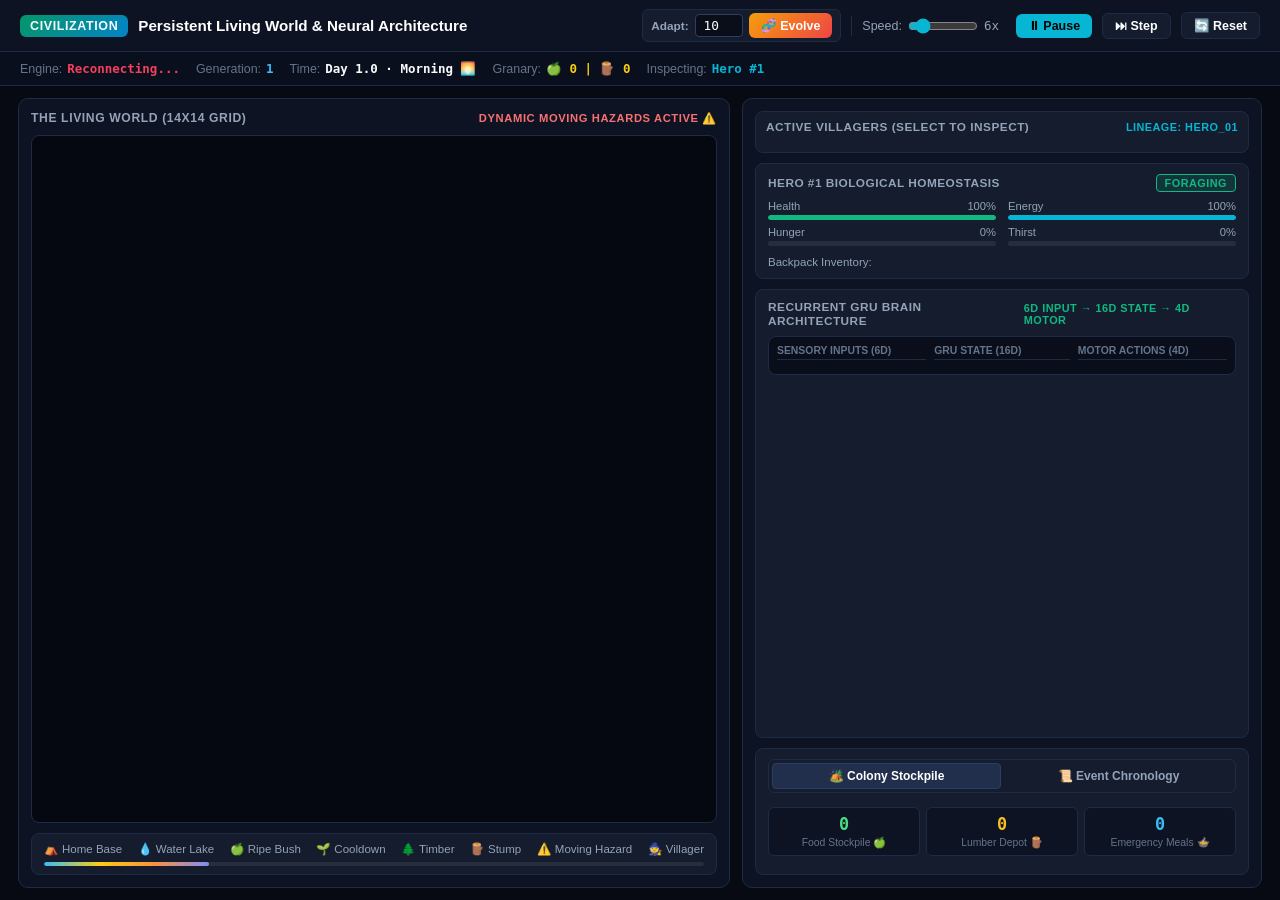
==== commit 17684fc1: "Redesign right sidebar neural core visualizer and compact bottom ribbon" ====
--- a/static/index.html
+++ b/static/index.html
@@ -4,7 +4,647 @@
   <meta charset="UTF-8">
   <meta name="viewport" content="width=device-width, initial-scale=1.0">
   <title>Civilization Platform · Living World & Neural Brain</title>
-  <link rel="stylesheet" href="/static/style.css">
+  <style>
+    :root {
+      --bg-dark: #070a12;
+      --surface-1: #0d1322;
+      --surface-2: #141c2e;
+      --surface-3: #1a253c;
+      --surface-hover: #212f4d;
+      --border-subtle: #1e2b45;
+      --border-strong: #2c3e63;
+      --accent-cyan: #06b6d4;
+      --accent-emerald: #10b981;
+      --accent-amber: #f59e0b;
+      --accent-rose: #f43f5e;
+      --accent-purple: #8b5cf6;
+      --text-primary: #f8fafc;
+      --text-secondary: #94a3b8;
+      --text-muted: #64748b;
+    }
+
+    * {
+      box-sizing: border-box;
+      margin: 0;
+      padding: 0;
+      font-family: -apple-system, BlinkMacSystemFont, "Segoe UI", Roboto, sans-serif;
+    }
+
+    body {
+      background-color: var(--bg-dark);
+      color: var(--text-primary);
+      height: 100vh;
+      display: flex;
+      flex-direction: column;
+      overflow: hidden;
+    }
+
+    /* Top Navigation Header */
+    header {
+      background: var(--surface-1);
+      border-bottom: 1px solid var(--border-subtle);
+      padding: 8px 20px;
+      display: flex;
+      align-items: center;
+      justify-content: space-between;
+      flex-shrink: 0;
+      height: 52px;
+    }
+
+    .logo-group {
+      display: flex;
+      align-items: center;
+      gap: 10px;
+    }
+
+    .logo-badge {
+      background: linear-gradient(135deg, #059669, #0284c7);
+      padding: 4px 10px;
+      border-radius: 6px;
+      font-weight: 700;
+      font-size: 0.78rem;
+      letter-spacing: 0.05em;
+    }
+
+    .title {
+      font-size: 0.95rem;
+      font-weight: 600;
+      color: #fff;
+    }
+
+    .controls-group {
+      display: flex;
+      align-items: center;
+      gap: 10px;
+    }
+
+    .evolution-control {
+      display: flex;
+      align-items: center;
+      gap: 6px;
+      background: var(--surface-2);
+      padding: 3px 8px;
+      border-radius: 6px;
+      border: 1px solid var(--border-subtle);
+    }
+
+    .evolution-control input {
+      background: #090e18;
+      border: 1px solid var(--border-strong);
+      color: #fff;
+      border-radius: 4px;
+      padding: 3px 6px;
+      font-family: ui-monospace, monospace;
+      font-size: 0.8rem;
+      width: 48px;
+      text-align: center;
+      outline: none;
+    }
+
+    .btn {
+      background: var(--surface-2);
+      border: 1px solid var(--border-subtle);
+      color: #fff;
+      padding: 5px 12px;
+      border-radius: 6px;
+      cursor: pointer;
+      font-size: 0.78rem;
+      font-weight: 600;
+      transition: all 0.15s ease-out;
+      display: inline-flex;
+      align-items: center;
+      gap: 6px;
+    }
+
+    .btn:hover {
+      background: var(--surface-hover);
+      border-color: var(--border-strong);
+    }
+
+    .btn:active {
+      transform: scale(0.98);
+    }
+
+    .btn-primary {
+      background: var(--accent-cyan);
+      color: #000;
+      border: none;
+    }
+
+    .btn-primary:hover {
+      background: #22d3ee;
+    }
+
+    .btn-evolve {
+      background: linear-gradient(135deg, #f59e0b, #ef4444);
+      color: #fff;
+      border: none;
+    }
+
+    .btn-evolve:hover {
+      filter: brightness(1.1);
+    }
+
+    .speed-control {
+      display: flex;
+      align-items: center;
+      gap: 6px;
+      font-size: 0.78rem;
+      color: var(--text-secondary);
+    }
+
+    .speed-control input[type="range"] {
+      width: 70px;
+      accent-color: var(--accent-cyan);
+    }
+
+    .divider-v {
+      width: 1px;
+      height: 20px;
+      background: var(--border-subtle);
+    }
+
+    /* Status Bar */
+    .status-bar {
+      background: #0a0f1d;
+      border-bottom: 1px solid var(--border-subtle);
+      padding: 5px 20px;
+      display: flex;
+      justify-content: space-between;
+      align-items: center;
+      font-size: 0.78rem;
+      flex-shrink: 0;
+      height: 34px;
+    }
+
+    .status-tags {
+      display: flex;
+      gap: 16px;
+      align-items: center;
+    }
+
+    .tag {
+      display: flex;
+      align-items: center;
+      gap: 5px;
+    }
+
+    .tag-label {
+      color: var(--text-muted);
+    }
+
+    .tag-val {
+      font-family: ui-monospace, SFMono-Regular, Menlo, monospace;
+      font-weight: 600;
+    }
+
+    .evolution-badge {
+      background: rgba(245, 158, 11, 0.15);
+      border: 1px solid var(--accent-amber);
+      color: var(--accent-amber);
+      font-size: 0.72rem;
+      font-weight: 700;
+      padding: 2px 8px;
+      border-radius: 4px;
+      animation: pulse-badge 1s infinite alternate;
+    }
+
+    @keyframes pulse-badge {
+      from { opacity: 0.7; }
+      to { opacity: 1; }
+    }
+
+    /* Master Layout */
+    .master-layout {
+      display: grid;
+      grid-template-columns: minmax(480px, 1fr) 520px;
+      gap: 12px;
+      padding: 12px 18px;
+      flex: 1;
+      height: calc(100vh - 86px);
+      box-sizing: border-box;
+      overflow: hidden;
+    }
+
+    .panel {
+      background: var(--surface-1);
+      border: 1px solid var(--border-subtle);
+      border-radius: 10px;
+      padding: 12px;
+      display: flex;
+      flex-direction: column;
+      gap: 10px;
+      overflow: hidden;
+    }
+
+    .panel-header {
+      display: flex;
+      justify-content: space-between;
+      align-items: center;
+      font-size: 0.76rem;
+      font-weight: 700;
+      text-transform: uppercase;
+      letter-spacing: 0.05em;
+      color: var(--text-secondary);
+      flex-shrink: 0;
+    }
+
+    /* Left Panel: Canvas + Modern Bottom Ribbon */
+    .canvas-panel {
+      display: flex;
+      flex-direction: column;
+      justify-content: space-between;
+    }
+
+    .canvas-wrapper {
+      position: relative;
+      width: 100%;
+      flex: 1;
+      display: flex;
+      justify-content: center;
+      align-items: center;
+      background: #050811;
+      border-radius: 8px;
+      border: 1px solid var(--border-subtle);
+      overflow: hidden;
+    }
+
+    #world-canvas {
+      max-width: 100%;
+      max-height: 100%;
+      aspect-ratio: 1 / 1;
+      image-rendering: pixelated;
+    }
+
+    /* Bottom Environmental Ribbon (Completely Redesigned) */
+    .bottom-ribbon {
+      background: var(--surface-2);
+      border: 1px solid var(--border-subtle);
+      border-radius: 8px;
+      padding: 8px 12px;
+      display: flex;
+      flex-direction: column;
+      gap: 6px;
+      flex-shrink: 0;
+    }
+
+    .legend-row {
+      display: flex;
+      flex-wrap: wrap;
+      justify-content: space-between;
+      align-items: center;
+      font-size: 0.72rem;
+      color: var(--text-secondary);
+    }
+
+    .legend-item {
+      display: flex;
+      align-items: center;
+      gap: 4px;
+    }
+
+    .day-progress-bar-bg {
+      height: 4px;
+      background: rgba(255, 255, 255, 0.08);
+      border-radius: 2px;
+      overflow: hidden;
+      position: relative;
+    }
+
+    .day-progress-bar-fill {
+      height: 100%;
+      background: linear-gradient(90deg, #38bdf8, #facc15, #fb923c, #818cf8);
+      border-radius: 2px;
+      transition: width 0.2s;
+    }
+
+    /* Right Panel: High-Craft Neural & Operations Sidebar */
+    .sidebar-panel {
+      display: flex;
+      flex-direction: column;
+      gap: 10px;
+      overflow-y: auto;
+    }
+
+    .sidebar-tabs {
+      display: flex;
+      gap: 4px;
+      background: var(--surface-2);
+      padding: 3px;
+      border-radius: 6px;
+      border: 1px solid var(--border-subtle);
+      flex-shrink: 0;
+    }
+
+    .sidebar-tab {
+      flex: 1;
+      background: transparent;
+      border: none;
+      color: var(--text-secondary);
+      padding: 5px 8px;
+      border-radius: 4px;
+      font-size: 0.75rem;
+      font-weight: 600;
+      cursor: pointer;
+      transition: all 0.15s;
+    }
+
+    .sidebar-tab.active {
+      background: var(--surface-hover);
+      color: #fff;
+      border: 1px solid var(--border-strong);
+    }
+
+    .card {
+      background: var(--surface-2);
+      border: 1px solid var(--border-subtle);
+      border-radius: 8px;
+      padding: 10px 12px;
+      display: flex;
+      flex-direction: column;
+      gap: 8px;
+      flex-shrink: 0;
+    }
+
+    .card-header {
+      display: flex;
+      justify-content: space-between;
+      align-items: center;
+      font-size: 0.74rem;
+      font-weight: 700;
+      color: var(--text-secondary);
+      text-transform: uppercase;
+      letter-spacing: 0.04em;
+    }
+
+    /* Hero Selection Bar */
+    .hero-selector-bar {
+      display: flex;
+      gap: 4px;
+      overflow-x: auto;
+      padding-bottom: 2px;
+    }
+
+    .hero-chip {
+      background: var(--surface-3);
+      border: 1px solid var(--border-subtle);
+      padding: 2px 7px;
+      border-radius: 4px;
+      font-size: 0.7rem;
+      font-weight: 600;
+      color: var(--text-secondary);
+      cursor: pointer;
+      white-space: nowrap;
+    }
+
+    .hero-chip.active {
+      border-color: var(--accent-cyan);
+      background: rgba(6, 182, 212, 0.15);
+      color: var(--accent-cyan);
+    }
+
+    .goal-badge {
+      padding: 2px 8px;
+      border-radius: 4px;
+      font-size: 0.68rem;
+      font-weight: 700;
+      background: rgba(16, 185, 129, 0.15);
+      color: var(--accent-emerald);
+      border: 1px solid var(--accent-emerald);
+    }
+
+    /* Vitals Grid */
+    .vitals-grid {
+      display: grid;
+      grid-template-columns: 1fr 1fr;
+      gap: 6px 12px;
+    }
+
+    .vital-item {
+      display: flex;
+      flex-direction: column;
+      gap: 3px;
+    }
+
+    .vital-header {
+      display: flex;
+      justify-content: space-between;
+      font-size: 0.7rem;
+      color: var(--text-secondary);
+    }
+
+    .bar-bg {
+      height: 5px;
+      background: rgba(255, 255, 255, 0.08);
+      border-radius: 3px;
+      overflow: hidden;
+    }
+
+    .bar-fill {
+      height: 100%;
+      border-radius: 3px;
+      transition: width 0.15s;
+    }
+
+    .backpack-slots {
+      display: flex;
+      gap: 4px;
+    }
+
+    .backpack-slot {
+      width: 22px;
+      height: 22px;
+      border: 1px dashed var(--border-strong);
+      border-radius: 4px;
+      display: flex;
+      align-items: center;
+      justify-content: center;
+      font-size: 0.8rem;
+      background: rgba(0, 0, 0, 0.25);
+    }
+
+    .backpack-slot.filled {
+      border: 1px solid var(--accent-emerald);
+      background: rgba(16, 185, 129, 0.15);
+    }
+
+    /* Real-Time Neural Core Visualizer (Completely Redesigned) */
+    .neural-board {
+      display: grid;
+      grid-template-columns: 1.1fr 1fr 1.1fr;
+      gap: 8px;
+      background: #090e1a;
+      border: 1px solid var(--border-subtle);
+      border-radius: 8px;
+      padding: 8px;
+    }
+
+    .neural-col {
+      display: flex;
+      flex-direction: column;
+      gap: 4px;
+    }
+
+    .col-title {
+      font-size: 0.65rem;
+      font-weight: 700;
+      color: var(--text-muted);
+      text-transform: uppercase;
+      border-bottom: 1px solid var(--border-subtle);
+      padding-bottom: 3px;
+      margin-bottom: 2px;
+    }
+
+    .sensor-row {
+      background: var(--surface-1);
+      border: 1px solid var(--border-subtle);
+      border-radius: 4px;
+      padding: 3px 6px;
+      display: flex;
+      flex-direction: column;
+      gap: 2px;
+    }
+
+    .sensor-header {
+      display: flex;
+      justify-content: space-between;
+      font-size: 0.66rem;
+      color: var(--text-secondary);
+    }
+
+    .sensor-val {
+      font-family: ui-monospace, monospace;
+      font-weight: 600;
+      color: var(--accent-cyan);
+    }
+
+    /* Bipolar Meter (shows negative to positive) */
+    .bipolar-bar {
+      height: 4px;
+      background: rgba(255, 255, 255, 0.06);
+      border-radius: 2px;
+      position: relative;
+      overflow: hidden;
+    }
+
+    .bipolar-fill {
+      position: absolute;
+      top: 0;
+      height: 100%;
+      background: var(--accent-cyan);
+      border-radius: 2px;
+    }
+
+    /* 4x4 Heatmap Matrix for 16 GRU Hidden Nodes */
+    .hidden-matrix {
+      display: grid;
+      grid-template-columns: repeat(4, 1fr);
+      gap: 4px;
+    }
+
+    .matrix-cell {
+      aspect-ratio: 1 / 1;
+      border-radius: 4px;
+      border: 1px solid var(--border-subtle);
+      display: flex;
+      flex-direction: column;
+      align-items: center;
+      justify-content: center;
+      font-size: 0.62rem;
+      font-family: ui-monospace, monospace;
+      color: #fff;
+      transition: background 0.15s;
+    }
+
+    /* Action Output Cards */
+    .action-row {
+      background: var(--surface-1);
+      border: 1px solid var(--border-subtle);
+      border-radius: 4px;
+      padding: 4px 6px;
+      display: flex;
+      flex-direction: column;
+      gap: 2px;
+    }
+
+    .action-row.chosen {
+      border-color: var(--accent-emerald);
+      background: rgba(16, 185, 129, 0.15);
+    }
+
+    .action-header {
+      display: flex;
+      justify-content: space-between;
+      font-size: 0.68rem;
+      font-weight: 600;
+    }
+
+    .action-row.chosen .action-header {
+      color: var(--accent-emerald);
+      font-weight: 700;
+    }
+
+    /* Roster Table */
+    .roster-list {
+      max-height: 160px;
+      overflow-y: auto;
+      display: flex;
+      flex-direction: column;
+      gap: 4px;
+    }
+
+    .roster-item {
+      display: flex;
+      justify-content: space-between;
+      align-items: center;
+      padding: 4px 8px;
+      border-radius: 4px;
+      background: var(--surface-1);
+      border: 1px solid var(--border-subtle);
+      font-size: 0.72rem;
+      cursor: pointer;
+      transition: all 0.1s;
+    }
+
+    .roster-item:hover {
+      background: var(--surface-hover);
+    }
+
+    .roster-item.active {
+      border-color: var(--accent-cyan);
+      background: rgba(6, 182, 212, 0.12);
+    }
+
+    .event-feed {
+      max-height: 100px;
+      overflow-y: auto;
+      display: flex;
+      flex-direction: column;
+      gap: 3px;
+      font-family: ui-monospace, monospace;
+      font-size: 0.68rem;
+      color: var(--text-secondary);
+    }
+
+    .stat-box {
+      background: var(--surface-1);
+      border: 1px solid var(--border-subtle);
+      border-radius: 6px;
+      padding: 6px;
+    }
+
+    .stat-box-val {
+      font-family: ui-monospace, monospace;
+      font-size: 1.05rem;
+      font-weight: 700;
+    }
+
+    .stat-box-lbl {
+      font-size: 0.65rem;
+      color: var(--text-muted);
+      margin-top: 2px;
+    }
+  </style>
 </head>
 <body>
 
@@ -17,20 +657,18 @@
 
     <!-- Central Evolution & Simulation Controls -->
     <div class="controls-group">
-      <!-- On-Demand Evolution Trigger -->
       <div class="evolution-control">
-        <label for="evolve-gens-input" style="font-size: 0.78rem; color: var(--text-secondary); font-weight: 600;">Adapt:</label>
-        <input type="number" id="evolve-gens-input" min="1" max="100" value="10" style="width: 50px; text-align: center;">
+        <label for="evolve-gens-input" style="font-size: 0.74rem; color: var(--text-secondary); font-weight: 600;">Adapt:</label>
+        <input type="number" id="evolve-gens-input" min="1" max="100" value="10">
         <button id="btn-evolve" class="btn btn-evolve">🧬 Evolve</button>
       </div>
 
       <div class="divider-v"></div>
 
-      <!-- Playback Speed -->
       <div class="speed-control">
         <span>Speed:</span>
         <input type="range" id="speed-slider" min="1" max="40" value="6" step="1">
-        <span id="speed-label" style="font-family: monospace; min-width: 24px;">6x</span>
+        <span id="speed-label" style="font-family: monospace; min-width: 22px;">6x</span>
       </div>
 
       <button id="btn-play-pause" class="btn btn-primary">⏸ Pause</button>
@@ -51,7 +689,7 @@
         <span id="stat-gen" class="tag-val" style="color: #38bdf8;">1</span>
       </div>
       <div class="tag">
-        <span class="tag-label">Horizon:</span>
+        <span class="tag-label">Time:</span>
         <span id="stat-time" class="tag-val">Day 1.0 · Morning 🌅</span>
       </div>
       <div class="tag">
@@ -68,117 +706,123 @@
     </div>
   </div>
 
-  <!-- Master Split Layout -->
+  <!-- Master 2-Column Split Layout -->
   <main class="master-layout">
     
-    <!-- Left: Civilization World Canvas -->
+    <!-- Left: World Canvas + Redesigned Bottom Ribbon -->
     <div class="panel canvas-panel">
       <div class="panel-header">
         <span>The Living World (14x14 Grid)</span>
-        <span style="font-size: 0.72rem; color: var(--text-muted);">Moving Hazards Active ⚠️</span>
+        <span style="font-size: 0.7rem; color: #f87171;">Dynamic Moving Hazards Active ⚠️</span>
       </div>
 
       <div class="canvas-wrapper">
         <canvas id="world-canvas" width="600" height="600"></canvas>
       </div>
 
-      <!-- Legend -->
-      <div class="legend-bar">
-        <div class="legend-item"><span>⛺</span> <span>Home Base</span></div>
-        <div class="legend-item"><span>💧</span> <span>Water Lake</span></div>
-        <div class="legend-item"><span>🍏</span> <span>Ripe Bush</span></div>
-        <div class="legend-item"><span>🌱</span> <span>Barren Bush</span></div>
-        <div class="legend-item"><span>🌲</span> <span>Timber Tree</span></div>
-        <div class="legend-item"><span>🪵</span> <span>Tree Stump</span></div>
-        <div class="legend-item"><span>⚠️</span> <span>Moving Hazard</span></div>
-        <div class="legend-item"><span>🧙</span> <span>Villager</span></div>
+      <!-- Completely Redesigned Bottom Ribbon -->
+      <div class="bottom-ribbon">
+        <div class="legend-row">
+          <div class="legend-item"><span>⛺</span> <span>Home Base</span></div>
+          <div class="legend-item"><span>💧</span> <span>Water Lake</span></div>
+          <div class="legend-item"><span>🍏</span> <span>Ripe Bush</span></div>
+          <div class="legend-item"><span>🌱</span> <span>Cooldown</span></div>
+          <div class="legend-item"><span>🌲</span> <span>Timber</span></div>
+          <div class="legend-item"><span>🪵</span> <span>Stump</span></div>
+          <div class="legend-item"><span>⚠️</span> <span>Moving Hazard</span></div>
+          <div class="legend-item"><span>🧙</span> <span>Villager</span></div>
+        </div>
+        <div class="day-progress-bar-bg">
+          <div id="day-cycle-fill" class="day-progress-bar-fill" style="width: 25%;"></div>
+        </div>
       </div>
     </div>
 
-    <!-- Right: Real-time Neural Brain & Colony Dashboard -->
+    <!-- Right: Completely Redesigned Neural Brain & Operations Sidebar -->
     <div class="panel sidebar-panel">
       
-      <!-- Tab Navigation -->
-      <div class="sidebar-tabs">
-        <button class="sidebar-tab active" data-tab="brain">🧠 Neural Brain</button>
-        <button class="sidebar-tab" data-tab="colony">🏕️ Colony & Roster</button>
-      </div>
-
-      <!-- TAB 1: Neural Brain Viewer -->
-      <div id="tab-brain-content" class="tab-content active">
-        
-        <!-- Active Hero Vitals -->
-        <div class="card">
-          <div class="card-header">
-            <span id="hero-name-label">Hero #01 Vitals</span>
-            <span id="hero-goal-badge" class="goal-badge">FORAGING</span>
+      <!-- Quick Hero Selector Bar -->
+      <div class="card" style="padding: 8px 10px;">
+        <div class="card-header">
+          <span>Active Villagers (Select to Inspect)</span>
+          <span id="lineage-tag" style="color: var(--accent-cyan); font-size: 0.68rem;">Lineage: Hero_01</span>
+        </div>
+        <div class="hero-selector-bar" id="hero-selector-bar">
+          <!-- Populated by JS -->
+        </div>
+      </div>
+
+      <!-- Hero Vitals & Backpack Card -->
+      <div class="card">
+        <div class="card-header">
+          <span id="hero-name-label">Hero #1 Biological Homeostasis</span>
+          <span id="hero-goal-badge" class="goal-badge">FORAGING</span>
+        </div>
+
+        <div class="vitals-grid">
+          <div class="vital-item">
+            <div class="vital-header"><span>Health</span><span id="val-health">100%</span></div>
+            <div class="bar-bg"><div id="bar-health" class="bar-fill" style="width: 100%; background: var(--accent-emerald);"></div></div>
           </div>
-
-          <div class="vitals-grid">
-            <div class="vital-item">
-              <div class="vital-header"><span>Health</span><span id="val-health">100%</span></div>
-              <div class="bar-bg"><div id="bar-health" class="bar-fill" style="width: 100%; background: var(--accent-emerald);"></div></div>
-            </div>
-            <div class="vital-item">
-              <div class="vital-header"><span>Energy</span><span id="val-energy">100%</span></div>
-              <div class="bar-bg"><div id="bar-energy" class="bar-fill" style="width: 100%; background: var(--accent-cyan);"></div></div>
-            </div>
-            <div class="vital-item">
-              <div class="vital-header"><span>Hunger</span><span id="val-hunger">0%</span></div>
-              <div class="bar-bg"><div id="bar-hunger" class="bar-fill" style="width: 0%; background: var(--accent-amber);"></div></div>
-            </div>
-            <div class="vital-item">
-              <div class="vital-header"><span>Thirst</span><span id="val-thirst">0%</span></div>
-              <div class="bar-bg"><div id="bar-thirst" class="bar-fill" style="width: 0%; background: var(--accent-cyan);"></div></div>
-            </div>
+          <div class="vital-item">
+            <div class="vital-header"><span>Energy</span><span id="val-energy">100%</span></div>
+            <div class="bar-bg"><div id="bar-energy" class="bar-fill" style="width: 100%; background: var(--accent-cyan);"></div></div>
           </div>
-
-          <!-- Backpack -->
-          <div style="display: flex; justify-content: space-between; align-items: center; margin-top: 4px; font-size: 0.78rem;">
-            <span style="color: var(--text-secondary);">Backpack Inventory:</span>
-            <div id="backpack-slots-container" class="backpack-slots"></div>
+          <div class="vital-item">
+            <div class="vital-header"><span>Hunger</span><span id="val-hunger">0%</span></div>
+            <div class="bar-bg"><div id="bar-hunger" class="bar-fill" style="width: 0%; background: var(--accent-amber);"></div></div>
           </div>
-        </div>
-
-        <!-- Real-Time Neural Architecture Visualizer -->
-        <div class="card" style="flex: 1; display: flex; flex-direction: column;">
-          <div class="card-header">
-            <span>Neural Core (GRU Recurrent Network)</span>
-            <span style="font-size: 0.7rem; color: var(--accent-cyan);" id="lineage-tag">Lineage: Hero_01</span>
+          <div class="vital-item">
+            <div class="vital-header"><span>Thirst</span><span id="val-thirst">0%</span></div>
+            <div class="bar-bg"><div id="bar-thirst" class="bar-fill" style="width: 0%; background: var(--accent-cyan);"></div></div>
           </div>
-
-          <div class="network-container">
-            <!-- SENSORY LAYER (6 Nodes) -->
-            <div class="network-col">
-              <div class="col-title">Sensory Inputs (6D)</div>
-              <div class="node-list" id="nodes-sensor"></div>
-            </div>
-
-            <!-- HIDDEN LAYER (16 Nodes) -->
-            <div class="network-col">
-              <div class="col-title">GRU Hidden State (16D)</div>
-              <div class="node-list node-grid-2col" id="nodes-hidden"></div>
-            </div>
-
-            <!-- MOTOR ACTIONS (4 Nodes) -->
-            <div class="network-col">
-              <div class="col-title">Motor Actions (4D)</div>
-              <div class="node-list" id="nodes-action"></div>
-            </div>
+        </div>
+
+        <!-- Backpack -->
+        <div style="display: flex; justify-content: space-between; align-items: center; margin-top: 2px; font-size: 0.72rem;">
+          <span style="color: var(--text-secondary);">Backpack Inventory:</span>
+          <div id="backpack-slots-container" class="backpack-slots"></div>
+        </div>
+      </div>
+
+      <!-- Completely Redesigned Real-Time Neural Core -->
+      <div class="card" style="flex: 1;">
+        <div class="card-header">
+          <span>Recurrent GRU Brain Architecture</span>
+          <span style="font-size: 0.68rem; color: var(--accent-emerald);">6D Input → 16D State → 4D Motor</span>
+        </div>
+
+        <div class="neural-board">
+          <!-- Sensory Inputs (6D) -->
+          <div class="neural-col">
+            <div class="col-title">Sensory Inputs (6D)</div>
+            <div id="nodes-sensor" style="display:flex; flex-direction:column; gap:3px;"></div>
           </div>
-        </div>
-
-      </div>
-
-      <!-- TAB 2: Colony & Roster -->
-      <div id="tab-colony-content" class="tab-content">
-        
-        <!-- Granary & Colony Stats -->
-        <div class="card">
-          <div class="card-header">
-            <span>Central Granary & Reserves</span>
+
+          <!-- GRU Hidden State 4x4 Heatmap (16D) -->
+          <div class="neural-col">
+            <div class="col-title">GRU State (16D)</div>
+            <div id="matrix-hidden" class="hidden-matrix"></div>
           </div>
-          <div style="display: grid; grid-template-columns: repeat(3, 1fr); gap: 10px; text-align: center;">
+
+          <!-- Motor Actions (4D) -->
+          <div class="neural-col">
+            <div class="col-title">Motor Actions (4D)</div>
+            <div id="nodes-action" style="display:flex; flex-direction:column; gap:4px;"></div>
+          </div>
+        </div>
+      </div>
+
+      <!-- Bottom Card: Colony Depot & Event Chronology Tabs -->
+      <div class="card">
+        <div class="sidebar-tabs" style="margin-bottom: 6px;">
+          <button class="sidebar-tab active" data-tab="colony">🏕️ Colony Stockpile</button>
+          <button class="sidebar-tab" data-tab="events">📜 Event Chronology</button>
+        </div>
+
+        <!-- Tab 1: Colony Stockpile & Roster -->
+        <div id="tab-colony-content" style="display: flex; flex-direction: column; gap: 8px;">
+          <div style="display: grid; grid-template-columns: repeat(3, 1fr); gap: 6px; text-align: center;">
             <div class="stat-box">
               <div class="stat-box-val" id="colony-food" style="color: #4ade80;">0</div>
               <div class="stat-box-lbl">Food Stockpile 🍏</div>
@@ -192,24 +836,14 @@
               <div class="stat-box-lbl">Emergency Meals 🍲</div>
             </div>
           </div>
-        </div>
-
-        <!-- Villager Roster -->
-        <div class="card" style="flex: 1; display: flex; flex-direction: column;">
-          <div class="card-header">
-            <span>Population Roster (Click to Inspect Brain)</span>
-          </div>
+
           <div class="roster-list" id="roster-container"></div>
         </div>
 
-        <!-- Village Event Feed -->
-        <div class="card">
-          <div class="card-header">
-            <span>Village Chronology</span>
-          </div>
+        <!-- Tab 2: Event Chronology -->
+        <div id="tab-events-content" style="display: none;">
           <div class="event-feed" id="event-feed"></div>
         </div>
-
       </div>
 
     </div>
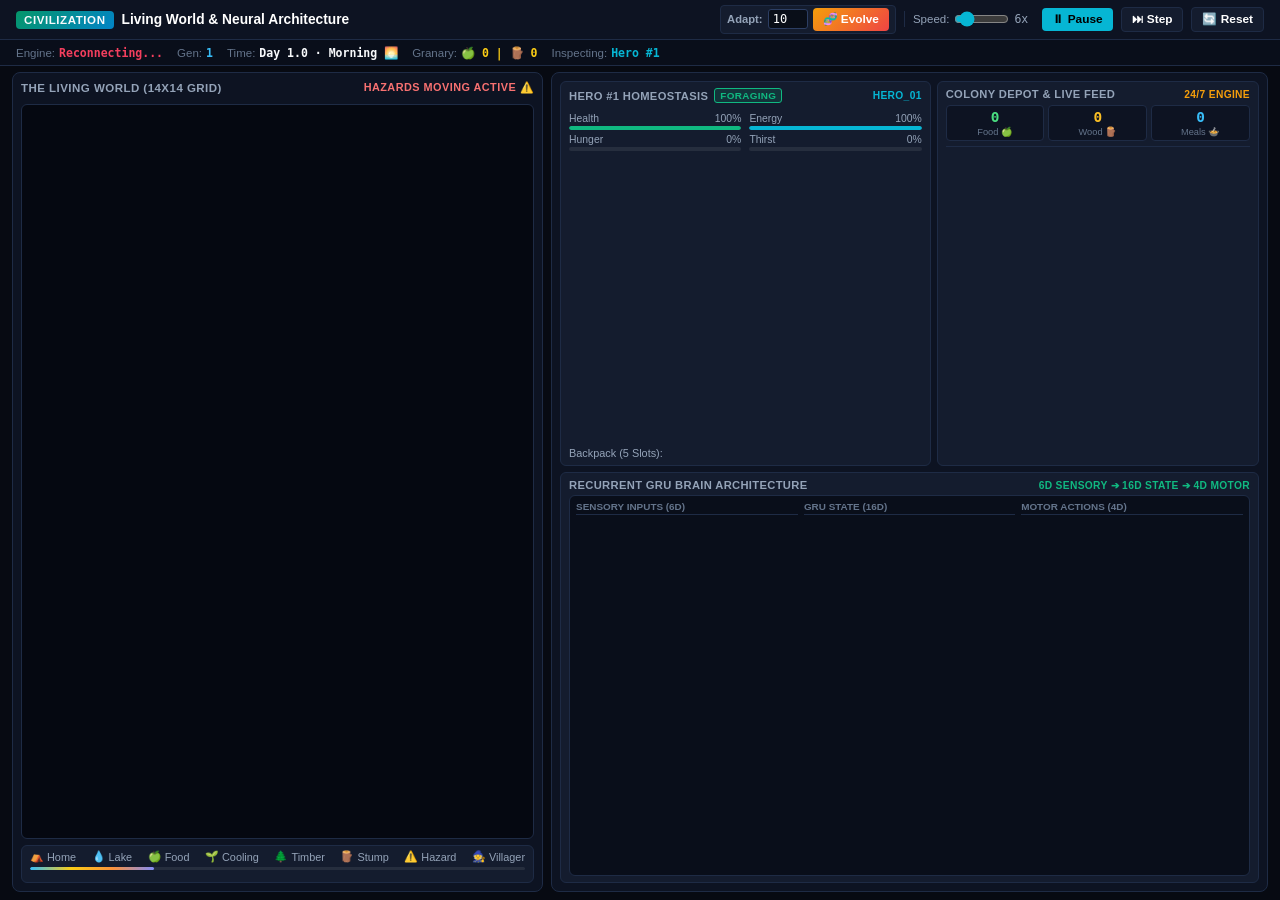
==== commit c36b157c: "Optimize dashboard for zero-scroll single-view viewport layout" ====
--- a/static/index.html
+++ b/static/index.html
@@ -2,8 +2,8 @@
 <html lang="en">
 <head>
   <meta charset="UTF-8">
-  <meta name="viewport" content="width=device-width, initial-scale=1.0">
-  <title>Civilization Platform · Living World & Neural Brain</title>
+  <meta name="viewport" content="width=device-width, initial-scale=1.0, maximum-scale=1.0, user-scalable=no">
+  <title>Civilization Platform · Living World & Neural Architecture</title>
   <style>
     :root {
       --bg-dark: #070a12;
@@ -30,44 +30,47 @@
       font-family: -apple-system, BlinkMacSystemFont, "Segoe UI", Roboto, sans-serif;
     }
 
-    body {
+    html, body {
+      width: 100vw;
+      height: 100vh;
+      max-width: 100vw;
+      max-height: 100vh;
+      overflow: hidden; /* Strict Zero-Scroll: fits in one view */
       background-color: var(--bg-dark);
       color: var(--text-primary);
-      height: 100vh;
-      display: flex;
-      flex-direction: column;
-      overflow: hidden;
-    }
-
-    /* Top Navigation Header */
+      display: flex;
+      flex-direction: column;
+    }
+
+    /* Top Navigation Header (40px) */
     header {
       background: var(--surface-1);
       border-bottom: 1px solid var(--border-subtle);
-      padding: 8px 20px;
+      padding: 4px 16px;
       display: flex;
       align-items: center;
       justify-content: space-between;
       flex-shrink: 0;
-      height: 52px;
+      height: 40px;
     }
 
     .logo-group {
       display: flex;
       align-items: center;
-      gap: 10px;
+      gap: 8px;
     }
 
     .logo-badge {
       background: linear-gradient(135deg, #059669, #0284c7);
-      padding: 4px 10px;
-      border-radius: 6px;
+      padding: 3px 8px;
+      border-radius: 4px;
       font-weight: 700;
-      font-size: 0.78rem;
+      font-size: 0.72rem;
       letter-spacing: 0.05em;
     }
 
     .title {
-      font-size: 0.95rem;
+      font-size: 0.86rem;
       font-weight: 600;
       color: #fff;
     }
@@ -75,16 +78,16 @@
     .controls-group {
       display: flex;
       align-items: center;
-      gap: 10px;
+      gap: 8px;
     }
 
     .evolution-control {
       display: flex;
       align-items: center;
-      gap: 6px;
+      gap: 5px;
       background: var(--surface-2);
-      padding: 3px 8px;
-      border-radius: 6px;
+      padding: 2px 6px;
+      border-radius: 4px;
       border: 1px solid var(--border-subtle);
     }
 
@@ -92,11 +95,11 @@
       background: #090e18;
       border: 1px solid var(--border-strong);
       color: #fff;
-      border-radius: 4px;
-      padding: 3px 6px;
+      border-radius: 3px;
+      padding: 2px 4px;
       font-family: ui-monospace, monospace;
-      font-size: 0.8rem;
-      width: 48px;
+      font-size: 0.75rem;
+      width: 40px;
       text-align: center;
       outline: none;
     }
@@ -105,15 +108,16 @@
       background: var(--surface-2);
       border: 1px solid var(--border-subtle);
       color: #fff;
-      padding: 5px 12px;
-      border-radius: 6px;
+      padding: 3px 10px;
+      border-radius: 4px;
       cursor: pointer;
-      font-size: 0.78rem;
+      font-size: 0.74rem;
       font-weight: 600;
-      transition: all 0.15s ease-out;
+      transition: all 0.12s ease-out;
       display: inline-flex;
       align-items: center;
-      gap: 6px;
+      gap: 4px;
+      line-height: 1.4;
     }
 
     .btn:hover {
@@ -148,45 +152,45 @@
     .speed-control {
       display: flex;
       align-items: center;
-      gap: 6px;
-      font-size: 0.78rem;
+      gap: 5px;
+      font-size: 0.72rem;
       color: var(--text-secondary);
     }
 
     .speed-control input[type="range"] {
-      width: 70px;
+      width: 55px;
       accent-color: var(--accent-cyan);
     }
 
     .divider-v {
       width: 1px;
-      height: 20px;
+      height: 16px;
       background: var(--border-subtle);
     }
 
-    /* Status Bar */
+    /* Status Bar (26px) */
     .status-bar {
-      background: #0a0f1d;
+      background: #090e1a;
       border-bottom: 1px solid var(--border-subtle);
-      padding: 5px 20px;
+      padding: 2px 16px;
       display: flex;
       justify-content: space-between;
       align-items: center;
-      font-size: 0.78rem;
+      font-size: 0.72rem;
       flex-shrink: 0;
-      height: 34px;
+      height: 26px;
     }
 
     .status-tags {
       display: flex;
-      gap: 16px;
+      gap: 14px;
       align-items: center;
     }
 
     .tag {
       display: flex;
       align-items: center;
-      gap: 5px;
+      gap: 4px;
     }
 
     .tag-label {
@@ -202,9 +206,9 @@
       background: rgba(245, 158, 11, 0.15);
       border: 1px solid var(--accent-amber);
       color: var(--accent-amber);
-      font-size: 0.72rem;
+      font-size: 0.68rem;
       font-weight: 700;
-      padding: 2px 8px;
+      padding: 1px 6px;
       border-radius: 4px;
       animation: pulse-badge 1s infinite alternate;
     }
@@ -214,14 +218,15 @@
       to { opacity: 1; }
     }
 
-    /* Master Layout */
+    /* Master Layout: 100% Viewport Fit, Zero Scroll */
     .master-layout {
       display: grid;
-      grid-template-columns: minmax(480px, 1fr) 520px;
-      gap: 12px;
-      padding: 12px 18px;
+      grid-template-columns: minmax(360px, 1fr) minmax(480px, 1.35fr);
+      gap: 8px;
+      padding: 6px 12px 8px 12px;
       flex: 1;
-      height: calc(100vh - 86px);
+      height: calc(100vh - 66px);
+      max-height: calc(100vh - 66px);
       box-sizing: border-box;
       overflow: hidden;
     }
@@ -229,82 +234,91 @@
     .panel {
       background: var(--surface-1);
       border: 1px solid var(--border-subtle);
-      border-radius: 10px;
-      padding: 12px;
-      display: flex;
-      flex-direction: column;
-      gap: 10px;
-      overflow: hidden;
+      border-radius: 8px;
+      padding: 8px;
+      display: flex;
+      flex-direction: column;
+      overflow: hidden;
+      min-height: 0;
     }
 
     .panel-header {
       display: flex;
       justify-content: space-between;
       align-items: center;
-      font-size: 0.76rem;
+      font-size: 0.72rem;
       font-weight: 700;
       text-transform: uppercase;
-      letter-spacing: 0.05em;
+      letter-spacing: 0.04em;
       color: var(--text-secondary);
       flex-shrink: 0;
-    }
-
-    /* Left Panel: Canvas + Modern Bottom Ribbon */
+      margin-bottom: 4px;
+    }
+
+    /* Left Column: Canvas + Bottom Ribbon */
     .canvas-panel {
       display: flex;
       flex-direction: column;
       justify-content: space-between;
+      gap: 6px;
+      height: 100%;
+      min-height: 0;
     }
 
     .canvas-wrapper {
       position: relative;
       width: 100%;
       flex: 1;
+      min-height: 0;
       display: flex;
       justify-content: center;
       align-items: center;
       background: #050811;
-      border-radius: 8px;
+      border-radius: 6px;
       border: 1px solid var(--border-subtle);
       overflow: hidden;
     }
 
     #world-canvas {
+      width: auto;
+      height: auto;
       max-width: 100%;
       max-height: 100%;
       aspect-ratio: 1 / 1;
       image-rendering: pixelated;
     }
 
-    /* Bottom Environmental Ribbon (Completely Redesigned) */
+    /* Compact Bottom Environmental Ribbon (36px) */
     .bottom-ribbon {
       background: var(--surface-2);
       border: 1px solid var(--border-subtle);
-      border-radius: 8px;
-      padding: 8px 12px;
-      display: flex;
-      flex-direction: column;
-      gap: 6px;
+      border-radius: 6px;
+      padding: 4px 8px;
+      display: flex;
+      flex-direction: column;
+      gap: 4px;
       flex-shrink: 0;
+      height: 38px;
     }
 
     .legend-row {
       display: flex;
-      flex-wrap: wrap;
+      flex-wrap: nowrap;
       justify-content: space-between;
       align-items: center;
-      font-size: 0.72rem;
+      font-size: 0.68rem;
       color: var(--text-secondary);
     }
 
     .legend-item {
       display: flex;
       align-items: center;
-      gap: 4px;
+      gap: 3px;
+      white-space: nowrap;
     }
 
     .day-progress-bar-bg {
-      height: 4px;
+      height: 3px;
       background: rgba(255, 255, 255, 0.08);
       border-radius: 2px;
       overflow: hidden;
@@ -318,95 +332,86 @@
       transition: width 0.2s;
     }
 
-    /* Right Panel: High-Craft Neural & Operations Sidebar */
+    /* Right Column: Split 2-Row Layout */
     .sidebar-panel {
       display: flex;
       flex-direction: column;
-      gap: 10px;
-      overflow-y: auto;
-    }
-
-    .sidebar-tabs {
-      display: flex;
-      gap: 4px;
-      background: var(--surface-2);
-      padding: 3px;
-      border-radius: 6px;
-      border: 1px solid var(--border-subtle);
+      gap: 6px;
+      height: 100%;
+      min-height: 0;
+      overflow: hidden;
+    }
+
+    /* Top Row of Sidebar: Vitals (Left) + Colony Depot & Live Events (Right) */
+    .sidebar-top-grid {
+      display: grid;
+      grid-template-columns: 1.15fr 1fr;
+      gap: 6px;
       flex-shrink: 0;
-    }
-
-    .sidebar-tab {
-      flex: 1;
-      background: transparent;
-      border: none;
-      color: var(--text-secondary);
-      padding: 5px 8px;
-      border-radius: 4px;
-      font-size: 0.75rem;
-      font-weight: 600;
-      cursor: pointer;
-      transition: all 0.15s;
-    }
-
-    .sidebar-tab.active {
-      background: var(--surface-hover);
-      color: #fff;
-      border: 1px solid var(--border-strong);
+      height: 48%;
+      min-height: 0;
     }
 
     .card {
       background: var(--surface-2);
       border: 1px solid var(--border-subtle);
-      border-radius: 8px;
-      padding: 10px 12px;
-      display: flex;
-      flex-direction: column;
-      gap: 8px;
-      flex-shrink: 0;
+      border-radius: 6px;
+      padding: 6px 8px;
+      display: flex;
+      flex-direction: column;
+      gap: 5px;
+      overflow: hidden;
+      min-height: 0;
     }
 
     .card-header {
       display: flex;
       justify-content: space-between;
       align-items: center;
-      font-size: 0.74rem;
+      font-size: 0.7rem;
       font-weight: 700;
       color: var(--text-secondary);
       text-transform: uppercase;
-      letter-spacing: 0.04em;
-    }
-
-    /* Hero Selection Bar */
+      letter-spacing: 0.03em;
+      flex-shrink: 0;
+    }
+
+    /* Hero Quick Chips Bar */
     .hero-selector-bar {
       display: flex;
-      gap: 4px;
+      gap: 3px;
       overflow-x: auto;
-      padding-bottom: 2px;
+      flex-shrink: 0;
     }
 
     .hero-chip {
       background: var(--surface-3);
       border: 1px solid var(--border-subtle);
-      padding: 2px 7px;
-      border-radius: 4px;
-      font-size: 0.7rem;
-      font-weight: 600;
+      padding: 1px 6px;
+      border-radius: 3px;
+      font-size: 0.66rem;
+      font-weight: 700;
       color: var(--text-secondary);
       cursor: pointer;
       white-space: nowrap;
+      transition: all 0.1s;
+    }
+
+    .hero-chip:hover {
+      background: var(--surface-hover);
+      color: #fff;
     }
 
     .hero-chip.active {
       border-color: var(--accent-cyan);
-      background: rgba(6, 182, 212, 0.15);
+      background: rgba(6, 182, 212, 0.18);
       color: var(--accent-cyan);
     }
 
     .goal-badge {
-      padding: 2px 8px;
-      border-radius: 4px;
-      font-size: 0.68rem;
+      padding: 1px 5px;
+      border-radius: 3px;
+      font-size: 0.62rem;
       font-weight: 700;
       background: rgba(16, 185, 129, 0.15);
       color: var(--accent-emerald);
@@ -417,49 +422,50 @@
     .vitals-grid {
       display: grid;
       grid-template-columns: 1fr 1fr;
-      gap: 6px 12px;
+      gap: 4px 8px;
+      flex-shrink: 0;
     }
 
     .vital-item {
       display: flex;
       flex-direction: column;
-      gap: 3px;
+      gap: 2px;
     }
 
     .vital-header {
       display: flex;
       justify-content: space-between;
-      font-size: 0.7rem;
+      font-size: 0.65rem;
       color: var(--text-secondary);
     }
 
     .bar-bg {
-      height: 5px;
+      height: 4px;
       background: rgba(255, 255, 255, 0.08);
-      border-radius: 3px;
+      border-radius: 2px;
       overflow: hidden;
     }
 
     .bar-fill {
       height: 100%;
+      border-radius: 2px;
+      transition: width 0.15s;
+    }
+
+    .backpack-slots {
+      display: flex;
+      gap: 3px;
+    }
+
+    .backpack-slot {
+      width: 18px;
+      height: 18px;
+      border: 1px dashed var(--border-strong);
       border-radius: 3px;
-      transition: width 0.15s;
-    }
-
-    .backpack-slots {
-      display: flex;
-      gap: 4px;
-    }
-
-    .backpack-slot {
-      width: 22px;
-      height: 22px;
-      border: 1px dashed var(--border-strong);
-      border-radius: 4px;
       display: flex;
       align-items: center;
       justify-content: center;
-      font-size: 0.8rem;
+      font-size: 0.72rem;
       background: rgba(0, 0, 0, 0.25);
     }
 
@@ -468,38 +474,92 @@
       background: rgba(16, 185, 129, 0.15);
     }
 
-    /* Real-Time Neural Core Visualizer (Completely Redesigned) */
+    /* Colony Depot & Events Card */
+    .stat-box {
+      background: var(--surface-1);
+      border: 1px solid var(--border-subtle);
+      border-radius: 4px;
+      padding: 3px;
+    }
+
+    .stat-box-val {
+      font-family: ui-monospace, monospace;
+      font-size: 0.9rem;
+      font-weight: 700;
+    }
+
+    .stat-box-lbl {
+      font-size: 0.58rem;
+      color: var(--text-muted);
+      margin-top: 1px;
+    }
+
+    .event-feed {
+      flex: 1;
+      min-height: 0;
+      overflow-y: hidden;
+      display: flex;
+      flex-direction: column;
+      gap: 2px;
+      font-family: ui-monospace, monospace;
+      font-size: 0.64rem;
+      color: var(--text-secondary);
+      border-top: 1px solid var(--border-subtle);
+      padding-top: 3px;
+    }
+
+    /* Bottom Row of Sidebar: 3-Stage Neural Core Board */
+    .neural-card {
+      flex: 1;
+      min-height: 0;
+      display: flex;
+      flex-direction: column;
+      gap: 4px;
+      background: var(--surface-2);
+      border: 1px solid var(--border-subtle);
+      border-radius: 6px;
+      padding: 6px 8px;
+      overflow: hidden;
+    }
+
     .neural-board {
+      flex: 1;
+      min-height: 0;
       display: grid;
-      grid-template-columns: 1.1fr 1fr 1.1fr;
-      gap: 8px;
+      grid-template-columns: 1.05fr 1fr 1.05fr;
+      gap: 6px;
       background: #090e1a;
       border: 1px solid var(--border-subtle);
-      border-radius: 8px;
-      padding: 8px;
+      border-radius: 6px;
+      padding: 5px 6px;
+      overflow: hidden;
     }
 
     .neural-col {
       display: flex;
       flex-direction: column;
-      gap: 4px;
+      gap: 3px;
+      overflow: hidden;
+      min-height: 0;
     }
 
     .col-title {
-      font-size: 0.65rem;
+      font-size: 0.62rem;
       font-weight: 700;
       color: var(--text-muted);
       text-transform: uppercase;
       border-bottom: 1px solid var(--border-subtle);
-      padding-bottom: 3px;
-      margin-bottom: 2px;
-    }
-
+      padding-bottom: 2px;
+      margin-bottom: 1px;
+      flex-shrink: 0;
+    }
+
+    /* Sensory Inputs */
     .sensor-row {
       background: var(--surface-1);
       border: 1px solid var(--border-subtle);
-      border-radius: 4px;
-      padding: 3px 6px;
+      border-radius: 3px;
+      padding: 2px 5px;
       display: flex;
       flex-direction: column;
       gap: 2px;
@@ -508,8 +568,9 @@
     .sensor-header {
       display: flex;
       justify-content: space-between;
-      font-size: 0.66rem;
+      font-size: 0.62rem;
       color: var(--text-secondary);
+      line-height: 1;
     }
 
     .sensor-val {
@@ -518,9 +579,8 @@
       color: var(--accent-cyan);
     }
 
-    /* Bipolar Meter (shows negative to positive) */
     .bipolar-bar {
-      height: 4px;
+      height: 3px;
       background: rgba(255, 255, 255, 0.06);
       border-radius: 2px;
       position: relative;
@@ -539,29 +599,32 @@
     .hidden-matrix {
       display: grid;
       grid-template-columns: repeat(4, 1fr);
-      gap: 4px;
+      gap: 3px;
+      flex: 1;
+      min-height: 0;
     }
 
     .matrix-cell {
       aspect-ratio: 1 / 1;
-      border-radius: 4px;
+      border-radius: 3px;
       border: 1px solid var(--border-subtle);
       display: flex;
       flex-direction: column;
       align-items: center;
       justify-content: center;
-      font-size: 0.62rem;
+      font-size: 0.58rem;
       font-family: ui-monospace, monospace;
       color: #fff;
       transition: background 0.15s;
+      line-height: 1;
     }
 
     /* Action Output Cards */
     .action-row {
       background: var(--surface-1);
       border: 1px solid var(--border-subtle);
-      border-radius: 4px;
-      padding: 4px 6px;
+      border-radius: 3px;
+      padding: 3px 5px;
       display: flex;
       flex-direction: column;
       gap: 2px;
@@ -575,74 +638,14 @@
     .action-header {
       display: flex;
       justify-content: space-between;
-      font-size: 0.68rem;
+      font-size: 0.64rem;
       font-weight: 600;
+      line-height: 1;
     }
 
     .action-row.chosen .action-header {
       color: var(--accent-emerald);
       font-weight: 700;
-    }
-
-    /* Roster Table */
-    .roster-list {
-      max-height: 160px;
-      overflow-y: auto;
-      display: flex;
-      flex-direction: column;
-      gap: 4px;
-    }
-
-    .roster-item {
-      display: flex;
-      justify-content: space-between;
-      align-items: center;
-      padding: 4px 8px;
-      border-radius: 4px;
-      background: var(--surface-1);
-      border: 1px solid var(--border-subtle);
-      font-size: 0.72rem;
-      cursor: pointer;
-      transition: all 0.1s;
-    }
-
-    .roster-item:hover {
-      background: var(--surface-hover);
-    }
-
-    .roster-item.active {
-      border-color: var(--accent-cyan);
-      background: rgba(6, 182, 212, 0.12);
-    }
-
-    .event-feed {
-      max-height: 100px;
-      overflow-y: auto;
-      display: flex;
-      flex-direction: column;
-      gap: 3px;
-      font-family: ui-monospace, monospace;
-      font-size: 0.68rem;
-      color: var(--text-secondary);
-    }
-
-    .stat-box {
-      background: var(--surface-1);
-      border: 1px solid var(--border-subtle);
-      border-radius: 6px;
-      padding: 6px;
-    }
-
-    .stat-box-val {
-      font-family: ui-monospace, monospace;
-      font-size: 1.05rem;
-      font-weight: 700;
-    }
-
-    .stat-box-lbl {
-      font-size: 0.65rem;
-      color: var(--text-muted);
-      margin-top: 2px;
     }
   </style>
 </head>
@@ -652,13 +655,13 @@
   <header>
     <div class="logo-group">
       <span class="logo-badge">CIVILIZATION</span>
-      <span class="title">Persistent Living World & Neural Architecture</span>
+      <span class="title">Living World & Neural Architecture</span>
     </div>
 
     <!-- Central Evolution & Simulation Controls -->
     <div class="controls-group">
       <div class="evolution-control">
-        <label for="evolve-gens-input" style="font-size: 0.74rem; color: var(--text-secondary); font-weight: 600;">Adapt:</label>
+        <label for="evolve-gens-input" style="font-size: 0.7rem; color: var(--text-secondary); font-weight: 600;">Adapt:</label>
         <input type="number" id="evolve-gens-input" min="1" max="100" value="10">
         <button id="btn-evolve" class="btn btn-evolve">🧬 Evolve</button>
       </div>
@@ -668,7 +671,7 @@
       <div class="speed-control">
         <span>Speed:</span>
         <input type="range" id="speed-slider" min="1" max="40" value="6" step="1">
-        <span id="speed-label" style="font-family: monospace; min-width: 22px;">6x</span>
+        <span id="speed-label" style="font-family: monospace; min-width: 20px;">6x</span>
       </div>
 
       <button id="btn-play-pause" class="btn btn-primary">⏸ Pause</button>
@@ -685,7 +688,7 @@
         <span id="connection-status" class="tag-val" style="color: var(--accent-emerald);">Connecting...</span>
       </div>
       <div class="tag">
-        <span class="tag-label">Generation:</span>
+        <span class="tag-label">Gen:</span>
         <span id="stat-gen" class="tag-val" style="color: #38bdf8;">1</span>
       </div>
       <div class="tag">
@@ -706,30 +709,30 @@
     </div>
   </div>
 
-  <!-- Master 2-Column Split Layout -->
+  <!-- Master Zero-Scroll 2-Column Split Layout -->
   <main class="master-layout">
     
-    <!-- Left: World Canvas + Redesigned Bottom Ribbon -->
+    <!-- Left: World Canvas + Bottom Ribbon -->
     <div class="panel canvas-panel">
       <div class="panel-header">
         <span>The Living World (14x14 Grid)</span>
-        <span style="font-size: 0.7rem; color: #f87171;">Dynamic Moving Hazards Active ⚠️</span>
+        <span style="font-size: 0.68rem; color: #f87171;">Hazards Moving Active ⚠️</span>
       </div>
 
       <div class="canvas-wrapper">
         <canvas id="world-canvas" width="600" height="600"></canvas>
       </div>
 
-      <!-- Completely Redesigned Bottom Ribbon -->
+      <!-- Compact Bottom Ribbon -->
       <div class="bottom-ribbon">
         <div class="legend-row">
-          <div class="legend-item"><span>⛺</span> <span>Home Base</span></div>
-          <div class="legend-item"><span>💧</span> <span>Water Lake</span></div>
-          <div class="legend-item"><span>🍏</span> <span>Ripe Bush</span></div>
-          <div class="legend-item"><span>🌱</span> <span>Cooldown</span></div>
+          <div class="legend-item"><span>⛺</span> <span>Home</span></div>
+          <div class="legend-item"><span>💧</span> <span>Lake</span></div>
+          <div class="legend-item"><span>🍏</span> <span>Food</span></div>
+          <div class="legend-item"><span>🌱</span> <span>Cooling</span></div>
           <div class="legend-item"><span>🌲</span> <span>Timber</span></div>
           <div class="legend-item"><span>🪵</span> <span>Stump</span></div>
-          <div class="legend-item"><span>⚠️</span> <span>Moving Hazard</span></div>
+          <div class="legend-item"><span>⚠️</span> <span>Hazard</span></div>
           <div class="legend-item"><span>🧙</span> <span>Villager</span></div>
         </div>
         <div class="day-progress-bar-bg">
@@ -738,65 +741,95 @@
       </div>
     </div>
 
-    <!-- Right: Completely Redesigned Neural Brain & Operations Sidebar -->
+    <!-- Right: Telemetry & Operations (Zero Scroll) -->
     <div class="panel sidebar-panel">
       
-      <!-- Quick Hero Selector Bar -->
-      <div class="card" style="padding: 8px 10px;">
-        <div class="card-header">
-          <span>Active Villagers (Select to Inspect)</span>
-          <span id="lineage-tag" style="color: var(--accent-cyan); font-size: 0.68rem;">Lineage: Hero_01</span>
-        </div>
-        <div class="hero-selector-bar" id="hero-selector-bar">
-          <!-- Populated by JS -->
-        </div>
-      </div>
-
-      <!-- Hero Vitals & Backpack Card -->
-      <div class="card">
-        <div class="card-header">
-          <span id="hero-name-label">Hero #1 Biological Homeostasis</span>
-          <span id="hero-goal-badge" class="goal-badge">FORAGING</span>
-        </div>
-
-        <div class="vitals-grid">
-          <div class="vital-item">
-            <div class="vital-header"><span>Health</span><span id="val-health">100%</span></div>
-            <div class="bar-bg"><div id="bar-health" class="bar-fill" style="width: 100%; background: var(--accent-emerald);"></div></div>
+      <!-- Top Row: Hero Vitals (Left) + Colony Stockpile & Live Events (Right) -->
+      <div class="sidebar-top-grid">
+
+        <!-- Card 1: Inspected Hero Homeostasis -->
+        <div class="card">
+          <div class="card-header">
+            <div style="display:flex; align-items:center; gap:6px;">
+              <span id="hero-name-label">Hero #1 Homeostasis</span>
+              <span id="hero-goal-badge" class="goal-badge">FORAGING</span>
+            </div>
+            <span id="lineage-tag" style="color: var(--accent-cyan); font-size: 0.64rem;">Hero_01</span>
           </div>
-          <div class="vital-item">
-            <div class="vital-header"><span>Energy</span><span id="val-energy">100%</span></div>
-            <div class="bar-bg"><div id="bar-energy" class="bar-fill" style="width: 100%; background: var(--accent-cyan);"></div></div>
+
+          <!-- Quick Hero Selector Chips -->
+          <div class="hero-selector-bar" id="hero-selector-bar">
+            <!-- Populated dynamically: #1, #2, ... #8 -->
           </div>
-          <div class="vital-item">
-            <div class="vital-header"><span>Hunger</span><span id="val-hunger">0%</span></div>
-            <div class="bar-bg"><div id="bar-hunger" class="bar-fill" style="width: 0%; background: var(--accent-amber);"></div></div>
+
+          <!-- Vitals Grid -->
+          <div class="vitals-grid">
+            <div class="vital-item">
+              <div class="vital-header"><span>Health</span><span id="val-health">100%</span></div>
+              <div class="bar-bg"><div id="bar-health" class="bar-fill" style="width: 100%; background: var(--accent-emerald);"></div></div>
+            </div>
+            <div class="vital-item">
+              <div class="vital-header"><span>Energy</span><span id="val-energy">100%</span></div>
+              <div class="bar-bg"><div id="bar-energy" class="bar-fill" style="width: 100%; background: var(--accent-cyan);"></div></div>
+            </div>
+            <div class="vital-item">
+              <div class="vital-header"><span>Hunger</span><span id="val-hunger">0%</span></div>
+              <div class="bar-bg"><div id="bar-hunger" class="bar-fill" style="width: 0%; background: var(--accent-amber);"></div></div>
+            </div>
+            <div class="vital-item">
+              <div class="vital-header"><span>Thirst</span><span id="val-thirst">0%</span></div>
+              <div class="bar-bg"><div id="bar-thirst" class="bar-fill" style="width: 0%; background: var(--accent-cyan);"></div></div>
+            </div>
           </div>
-          <div class="vital-item">
-            <div class="vital-header"><span>Thirst</span><span id="val-thirst">0%</span></div>
-            <div class="bar-bg"><div id="bar-thirst" class="bar-fill" style="width: 0%; background: var(--accent-cyan);"></div></div>
+
+          <!-- Backpack -->
+          <div style="display: flex; justify-content: space-between; align-items: center; margin-top: auto; font-size: 0.68rem;">
+            <span style="color: var(--text-secondary);">Backpack (5 Slots):</span>
+            <div id="backpack-slots-container" class="backpack-slots"></div>
           </div>
         </div>
 
-        <!-- Backpack -->
-        <div style="display: flex; justify-content: space-between; align-items: center; margin-top: 2px; font-size: 0.72rem;">
-          <span style="color: var(--text-secondary);">Backpack Inventory:</span>
-          <div id="backpack-slots-container" class="backpack-slots"></div>
+        <!-- Card 2: Colony Stockpile & Live Events Feed -->
+        <div class="card">
+          <div class="card-header">
+            <span>Colony Depot & Live Feed</span>
+            <span style="color: var(--accent-amber); font-size: 0.64rem;">24/7 Engine</span>
+          </div>
+
+          <!-- Stockpile 3-Col -->
+          <div style="display: grid; grid-template-columns: repeat(3, 1fr); gap: 4px; text-align: center;">
+            <div class="stat-box">
+              <div class="stat-box-val" id="colony-food" style="color: #4ade80;">0</div>
+              <div class="stat-box-lbl">Food 🍏</div>
+            </div>
+            <div class="stat-box">
+              <div class="stat-box-val" id="colony-wood" style="color: #fbbf24;">0</div>
+              <div class="stat-box-lbl">Wood 🪵</div>
+            </div>
+            <div class="stat-box">
+              <div class="stat-box-val" id="colony-rations" style="color: #38bdf8;">0</div>
+              <div class="stat-box-lbl">Meals 🍲</div>
+            </div>
+          </div>
+
+          <!-- Live Chronology Feed (Last 4 events visible without scrolling) -->
+          <div class="event-feed" id="event-feed"></div>
         </div>
-      </div>
-
-      <!-- Completely Redesigned Real-Time Neural Core -->
-      <div class="card" style="flex: 1;">
+
+      </div>
+
+      <!-- Bottom Row: 3-Stage Recurrent GRU Brain Architecture -->
+      <div class="neural-card">
         <div class="card-header">
           <span>Recurrent GRU Brain Architecture</span>
-          <span style="font-size: 0.68rem; color: var(--accent-emerald);">6D Input → 16D State → 4D Motor</span>
+          <span style="font-size: 0.64rem; color: var(--accent-emerald);">6D Sensory ➔ 16D State ➔ 4D Motor</span>
         </div>
 
         <div class="neural-board">
           <!-- Sensory Inputs (6D) -->
           <div class="neural-col">
             <div class="col-title">Sensory Inputs (6D)</div>
-            <div id="nodes-sensor" style="display:flex; flex-direction:column; gap:3px;"></div>
+            <div id="nodes-sensor" style="display:flex; flex-direction:column; gap:2px; flex:1; justify-content:space-between;"></div>
           </div>
 
           <!-- GRU Hidden State 4x4 Heatmap (16D) -->
@@ -808,41 +841,8 @@
           <!-- Motor Actions (4D) -->
           <div class="neural-col">
             <div class="col-title">Motor Actions (4D)</div>
-            <div id="nodes-action" style="display:flex; flex-direction:column; gap:4px;"></div>
+            <div id="nodes-action" style="display:flex; flex-direction:column; gap:3px; flex:1; justify-content:space-between;"></div>
           </div>
-        </div>
-      </div>
-
-      <!-- Bottom Card: Colony Depot & Event Chronology Tabs -->
-      <div class="card">
-        <div class="sidebar-tabs" style="margin-bottom: 6px;">
-          <button class="sidebar-tab active" data-tab="colony">🏕️ Colony Stockpile</button>
-          <button class="sidebar-tab" data-tab="events">📜 Event Chronology</button>
-        </div>
-
-        <!-- Tab 1: Colony Stockpile & Roster -->
-        <div id="tab-colony-content" style="display: flex; flex-direction: column; gap: 8px;">
-          <div style="display: grid; grid-template-columns: repeat(3, 1fr); gap: 6px; text-align: center;">
-            <div class="stat-box">
-              <div class="stat-box-val" id="colony-food" style="color: #4ade80;">0</div>
-              <div class="stat-box-lbl">Food Stockpile 🍏</div>
-            </div>
-            <div class="stat-box">
-              <div class="stat-box-val" id="colony-wood" style="color: #fbbf24;">0</div>
-              <div class="stat-box-lbl">Lumber Depot 🪵</div>
-            </div>
-            <div class="stat-box">
-              <div class="stat-box-val" id="colony-rations" style="color: #38bdf8;">0</div>
-              <div class="stat-box-lbl">Emergency Meals 🍲</div>
-            </div>
-          </div>
-
-          <div class="roster-list" id="roster-container"></div>
-        </div>
-
-        <!-- Tab 2: Event Chronology -->
-        <div id="tab-events-content" style="display: none;">
-          <div class="event-feed" id="event-feed"></div>
         </div>
       </div>
 
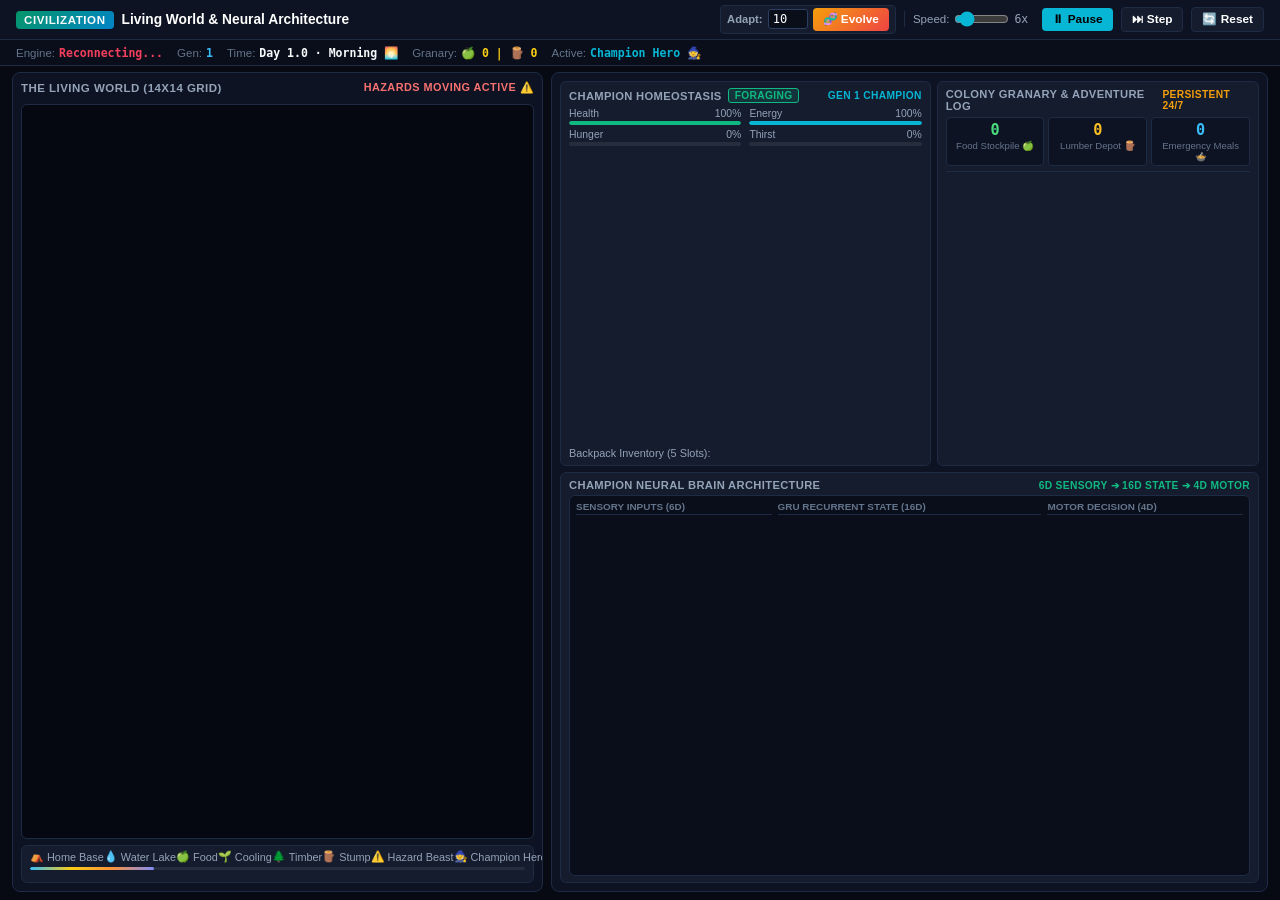
==== commit dc4dbe76: "Streamline living world to single champion hero with background population adaptation and unclipped " ====
--- a/static/index.html
+++ b/static/index.html
@@ -35,7 +35,7 @@
       height: 100vh;
       max-width: 100vw;
       max-height: 100vh;
-      overflow: hidden; /* Strict Zero-Scroll: fits in one view */
+      overflow: hidden; /* Strict Zero-Scroll: 100% single view */
       background-color: var(--bg-dark);
       color: var(--text-primary);
       display: flex;
@@ -342,7 +342,7 @@
       overflow: hidden;
     }
 
-    /* Top Row of Sidebar: Vitals (Left) + Colony Depot & Live Events (Right) */
+    /* Top Row of Sidebar: Champion Vitals (Left) + Colony Depot & Adventure Log (Right) */
     .sidebar-top-grid {
       display: grid;
       grid-template-columns: 1.15fr 1fr;
@@ -376,42 +376,10 @@
       flex-shrink: 0;
     }
 
-    /* Hero Quick Chips Bar */
-    .hero-selector-bar {
-      display: flex;
-      gap: 3px;
-      overflow-x: auto;
-      flex-shrink: 0;
-    }
-
-    .hero-chip {
-      background: var(--surface-3);
-      border: 1px solid var(--border-subtle);
+    .goal-badge {
       padding: 1px 6px;
       border-radius: 3px;
-      font-size: 0.66rem;
-      font-weight: 700;
-      color: var(--text-secondary);
-      cursor: pointer;
-      white-space: nowrap;
-      transition: all 0.1s;
-    }
-
-    .hero-chip:hover {
-      background: var(--surface-hover);
-      color: #fff;
-    }
-
-    .hero-chip.active {
-      border-color: var(--accent-cyan);
-      background: rgba(6, 182, 212, 0.18);
-      color: var(--accent-cyan);
-    }
-
-    .goal-badge {
-      padding: 1px 5px;
-      border-radius: 3px;
-      font-size: 0.62rem;
+      font-size: 0.64rem;
       font-weight: 700;
       background: rgba(16, 185, 129, 0.15);
       color: var(--accent-emerald);
@@ -458,14 +426,14 @@
     }
 
     .backpack-slot {
-      width: 18px;
-      height: 18px;
+      width: 20px;
+      height: 20px;
       border: 1px dashed var(--border-strong);
       border-radius: 3px;
       display: flex;
       align-items: center;
       justify-content: center;
-      font-size: 0.72rem;
+      font-size: 0.75rem;
       background: rgba(0, 0, 0, 0.25);
     }
 
@@ -484,12 +452,12 @@
 
     .stat-box-val {
       font-family: ui-monospace, monospace;
-      font-size: 0.9rem;
+      font-size: 0.95rem;
       font-weight: 700;
     }
 
     .stat-box-lbl {
-      font-size: 0.58rem;
+      font-size: 0.6rem;
       color: var(--text-muted);
       margin-top: 1px;
     }
@@ -526,7 +494,7 @@
       flex: 1;
       min-height: 0;
       display: grid;
-      grid-template-columns: 1.05fr 1fr 1.05fr;
+      grid-template-columns: 1fr 1.35fr 1fr;
       gap: 6px;
       background: #090e1a;
       border: 1px solid var(--border-subtle);
@@ -595,28 +563,32 @@
       border-radius: 2px;
     }
 
-    /* 4x4 Heatmap Matrix for 16 GRU Hidden Nodes */
+    /* 4x4 Heatmap Matrix for 16 GRU Hidden Nodes (Zero Cutoff, strictly 4x4) */
     .hidden-matrix {
       display: grid;
       grid-template-columns: repeat(4, 1fr);
+      grid-template-rows: repeat(4, 1fr);
       gap: 3px;
       flex: 1;
       min-height: 0;
+      overflow: hidden;
     }
 
     .matrix-cell {
-      aspect-ratio: 1 / 1;
+      min-width: 0;
+      min-height: 0;
       border-radius: 3px;
       border: 1px solid var(--border-subtle);
       display: flex;
       flex-direction: column;
       align-items: center;
       justify-content: center;
-      font-size: 0.58rem;
+      font-size: 0.55rem;
       font-family: ui-monospace, monospace;
       color: #fff;
       transition: background 0.15s;
-      line-height: 1;
+      line-height: 1.1;
+      padding: 1px;
     }
 
     /* Action Output Cards */
@@ -700,8 +672,8 @@
         <span id="stat-granary" class="tag-val" style="color: #facc15;">🍏 0 | 🪵 0</span>
       </div>
       <div class="tag">
-        <span class="tag-label">Inspecting:</span>
-        <span id="stat-inspecting" class="tag-val" style="color: var(--accent-cyan);">Hero #1</span>
+        <span class="tag-label">Active:</span>
+        <span id="stat-inspecting" class="tag-val" style="color: var(--accent-cyan);">Champion Hero 🧙</span>
       </div>
     </div>
     <div id="evolution-indicator" class="evolution-badge" style="display: none;">
@@ -726,14 +698,14 @@
       <!-- Compact Bottom Ribbon -->
       <div class="bottom-ribbon">
         <div class="legend-row">
-          <div class="legend-item"><span>⛺</span> <span>Home</span></div>
-          <div class="legend-item"><span>💧</span> <span>Lake</span></div>
+          <div class="legend-item"><span>⛺</span> <span>Home Base</span></div>
+          <div class="legend-item"><span>💧</span> <span>Water Lake</span></div>
           <div class="legend-item"><span>🍏</span> <span>Food</span></div>
           <div class="legend-item"><span>🌱</span> <span>Cooling</span></div>
           <div class="legend-item"><span>🌲</span> <span>Timber</span></div>
           <div class="legend-item"><span>🪵</span> <span>Stump</span></div>
-          <div class="legend-item"><span>⚠️</span> <span>Hazard</span></div>
-          <div class="legend-item"><span>🧙</span> <span>Villager</span></div>
+          <div class="legend-item"><span>⚠️</span> <span>Hazard Beast</span></div>
+          <div class="legend-item"><span>🧙</span> <span>Champion Hero</span></div>
         </div>
         <div class="day-progress-bar-bg">
           <div id="day-cycle-fill" class="day-progress-bar-fill" style="width: 25%;"></div>
@@ -741,25 +713,20 @@
       </div>
     </div>
 
-    <!-- Right: Telemetry & Operations (Zero Scroll) -->
+    <!-- Right: Telemetry & Operations (Single Champion Hero) -->
     <div class="panel sidebar-panel">
       
-      <!-- Top Row: Hero Vitals (Left) + Colony Stockpile & Live Events (Right) -->
+      <!-- Top Row: Champion Vitals (Left) + Colony Granary & Adventure Log (Right) -->
       <div class="sidebar-top-grid">
 
-        <!-- Card 1: Inspected Hero Homeostasis -->
+        <!-- Card 1: Champion Hero Homeostasis -->
         <div class="card">
           <div class="card-header">
             <div style="display:flex; align-items:center; gap:6px;">
-              <span id="hero-name-label">Hero #1 Homeostasis</span>
+              <span id="hero-name-label">Champion Homeostasis</span>
               <span id="hero-goal-badge" class="goal-badge">FORAGING</span>
             </div>
-            <span id="lineage-tag" style="color: var(--accent-cyan); font-size: 0.64rem;">Hero_01</span>
-          </div>
-
-          <!-- Quick Hero Selector Chips -->
-          <div class="hero-selector-bar" id="hero-selector-bar">
-            <!-- Populated dynamically: #1, #2, ... #8 -->
+            <span id="lineage-tag" style="color: var(--accent-cyan); font-size: 0.64rem;">Gen 1 Champion</span>
           </div>
 
           <!-- Vitals Grid -->
@@ -782,37 +749,37 @@
             </div>
           </div>
 
-          <!-- Backpack -->
+          <!-- Backpack (5 Slots) -->
           <div style="display: flex; justify-content: space-between; align-items: center; margin-top: auto; font-size: 0.68rem;">
-            <span style="color: var(--text-secondary);">Backpack (5 Slots):</span>
+            <span style="color: var(--text-secondary);">Backpack Inventory (5 Slots):</span>
             <div id="backpack-slots-container" class="backpack-slots"></div>
           </div>
         </div>
 
-        <!-- Card 2: Colony Stockpile & Live Events Feed -->
+        <!-- Card 2: Colony Granary & Adventure Chronology -->
         <div class="card">
           <div class="card-header">
-            <span>Colony Depot & Live Feed</span>
-            <span style="color: var(--accent-amber); font-size: 0.64rem;">24/7 Engine</span>
+            <span>Colony Granary & Adventure Log</span>
+            <span style="color: var(--accent-amber); font-size: 0.64rem;">Persistent 24/7</span>
           </div>
 
           <!-- Stockpile 3-Col -->
           <div style="display: grid; grid-template-columns: repeat(3, 1fr); gap: 4px; text-align: center;">
             <div class="stat-box">
               <div class="stat-box-val" id="colony-food" style="color: #4ade80;">0</div>
-              <div class="stat-box-lbl">Food 🍏</div>
+              <div class="stat-box-lbl">Food Stockpile 🍏</div>
             </div>
             <div class="stat-box">
               <div class="stat-box-val" id="colony-wood" style="color: #fbbf24;">0</div>
-              <div class="stat-box-lbl">Wood 🪵</div>
+              <div class="stat-box-lbl">Lumber Depot 🪵</div>
             </div>
             <div class="stat-box">
               <div class="stat-box-val" id="colony-rations" style="color: #38bdf8;">0</div>
-              <div class="stat-box-lbl">Meals 🍲</div>
+              <div class="stat-box-lbl">Emergency Meals 🍲</div>
             </div>
           </div>
 
-          <!-- Live Chronology Feed (Last 4 events visible without scrolling) -->
+          <!-- Live Adventure Log -->
           <div class="event-feed" id="event-feed"></div>
         </div>
 
@@ -821,7 +788,7 @@
       <!-- Bottom Row: 3-Stage Recurrent GRU Brain Architecture -->
       <div class="neural-card">
         <div class="card-header">
-          <span>Recurrent GRU Brain Architecture</span>
+          <span>Champion Neural Brain Architecture</span>
           <span style="font-size: 0.64rem; color: var(--accent-emerald);">6D Sensory ➔ 16D State ➔ 4D Motor</span>
         </div>
 
@@ -834,13 +801,13 @@
 
           <!-- GRU Hidden State 4x4 Heatmap (16D) -->
           <div class="neural-col">
-            <div class="col-title">GRU State (16D)</div>
+            <div class="col-title">GRU Recurrent State (16D)</div>
             <div id="matrix-hidden" class="hidden-matrix"></div>
           </div>
 
           <!-- Motor Actions (4D) -->
           <div class="neural-col">
-            <div class="col-title">Motor Actions (4D)</div>
+            <div class="col-title">Motor Decision (4D)</div>
             <div id="nodes-action" style="display:flex; flex-direction:column; gap:3px; flex:1; justify-content:space-between;"></div>
           </div>
         </div>
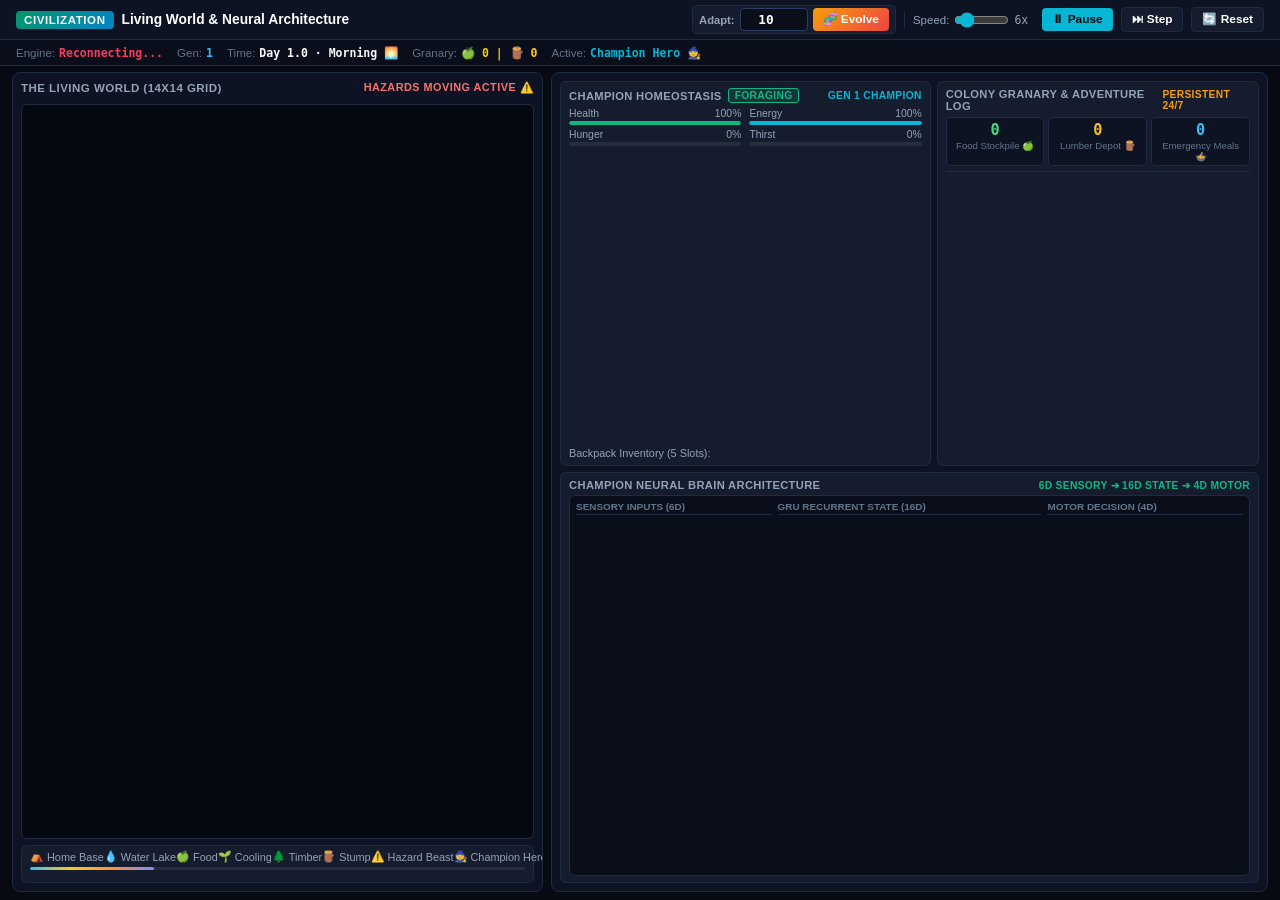
==== commit 3589cf78: "Expand adaptation generation input box width to comfortably accommodate large numbers" ====
--- a/static/index.html
+++ b/static/index.html
@@ -95,13 +95,21 @@
       background: #090e18;
       border: 1px solid var(--border-strong);
       color: #fff;
-      border-radius: 3px;
-      padding: 2px 4px;
-      font-family: ui-monospace, monospace;
-      font-size: 0.75rem;
-      width: 40px;
+      border-radius: 4px;
+      padding: 3px 6px;
+      font-family: ui-monospace, SFMono-Regular, Menlo, monospace;
+      font-size: 0.8rem;
+      font-weight: 600;
+      width: 68px;
+      min-width: 68px;
       text-align: center;
       outline: none;
+      transition: border-color 0.15s, box-shadow 0.15s;
+    }
+
+    .evolution-control input:focus {
+      border-color: var(--accent-cyan);
+      box-shadow: 0 0 0 1px rgba(6, 182, 212, 0.4);
     }
 
     .btn {
@@ -615,9 +623,181 @@
       line-height: 1;
     }
 
-    .action-row.chosen .action-header {
+    /* Evolution Terminal Modal Popup */
+    .modal-overlay {
+      position: fixed;
+      top: 0;
+      left: 0;
+      width: 100vw;
+      height: 100vh;
+      background: rgba(0, 0, 0, 0.8);
+      backdrop-filter: blur(8px);
+      z-index: 1000;
+      display: flex;
+      align-items: center;
+      justify-content: center;
+    }
+
+    .modal-window {
+      width: 720px;
+      max-width: 92vw;
+      height: 520px;
+      max-height: 88vh;
+      background: #090e1a;
+      border: 1px solid var(--border-strong);
+      border-radius: 10px;
+      box-shadow: 0 25px 60px rgba(0, 0, 0, 0.85), 0 0 40px rgba(6, 182, 212, 0.18);
+      display: flex;
+      flex-direction: column;
+      overflow: hidden;
+      animation: modal-pop 0.2s cubic-bezier(0.16, 1, 0.3, 1);
+    }
+
+    @keyframes modal-pop {
+      from { transform: scale(0.96); opacity: 0; }
+      to { transform: scale(1); opacity: 1; }
+    }
+
+    .modal-header {
+      background: var(--surface-1);
+      border-bottom: 1px solid var(--border-subtle);
+      padding: 10px 16px;
+      display: flex;
+      justify-content: space-between;
+      align-items: center;
+      flex-shrink: 0;
+    }
+
+    .modal-title-group {
+      display: flex;
+      align-items: center;
+      gap: 10px;
+    }
+
+    .modal-dots {
+      display: flex;
+      gap: 6px;
+    }
+
+    .modal-dot {
+      width: 10px;
+      height: 10px;
+      border-radius: 50%;
+    }
+    .dot-red { background: #ef4444; }
+    .dot-yellow { background: #f59e0b; }
+    .dot-green { background: #10b981; }
+
+    .modal-badge-running {
+      background: rgba(245, 158, 11, 0.15);
+      border: 1px solid var(--accent-amber);
+      color: var(--accent-amber);
+      font-size: 0.68rem;
+      font-weight: 700;
+      padding: 3px 8px;
+      border-radius: 4px;
+      animation: pulse-badge 1s infinite alternate;
+    }
+
+    .modal-badge-complete {
+      background: rgba(16, 185, 129, 0.18);
+      border: 1px solid var(--accent-emerald);
       color: var(--accent-emerald);
+      font-size: 0.68rem;
       font-weight: 700;
+      padding: 3px 8px;
+      border-radius: 4px;
+    }
+
+    .modal-metrics {
+      display: grid;
+      grid-template-columns: repeat(4, 1fr);
+      gap: 8px;
+      padding: 10px 16px;
+      background: #0d1424;
+      border-bottom: 1px solid var(--border-subtle);
+      flex-shrink: 0;
+    }
+
+    .modal-metric-box {
+      background: var(--surface-2);
+      border: 1px solid var(--border-subtle);
+      border-radius: 6px;
+      padding: 6px 10px;
+      text-align: center;
+    }
+
+    .modal-metric-val {
+      font-family: ui-monospace, monospace;
+      font-size: 1.05rem;
+      font-weight: 700;
+    }
+
+    .modal-metric-lbl {
+      font-size: 0.64rem;
+      color: var(--text-muted);
+      margin-top: 2px;
+    }
+
+    .modal-progress-bar-bg {
+      height: 5px;
+      background: rgba(255, 255, 255, 0.08);
+      overflow: hidden;
+      position: relative;
+      flex-shrink: 0;
+    }
+
+    .modal-progress-bar-fill {
+      height: 100%;
+      background: linear-gradient(90deg, #f59e0b, #10b981, #06b6d4);
+      width: 0%;
+      transition: width 0.2s ease-out;
+    }
+
+    .modal-terminal {
+      flex: 1;
+      min-height: 0;
+      background: #050811;
+      padding: 12px 16px;
+      overflow-y: auto;
+      font-family: ui-monospace, SFMono-Regular, Menlo, monospace;
+      font-size: 0.72rem;
+      line-height: 1.6;
+      color: #38bdf8;
+      display: flex;
+      flex-direction: column;
+      gap: 2px;
+    }
+
+    .modal-terminal .term-init {
+      color: #a78bfa;
+      font-weight: 600;
+    }
+
+    .modal-terminal .term-step {
+      color: #94a3b8;
+    }
+
+    .modal-terminal .term-step b {
+      color: #4ade80;
+    }
+
+    .modal-terminal .term-complete {
+      color: #facc15;
+      font-weight: 700;
+      margin-top: 6px;
+      padding-top: 6px;
+      border-top: 1px dashed var(--border-subtle);
+    }
+
+    .modal-footer {
+      padding: 10px 16px;
+      background: var(--surface-1);
+      border-top: 1px solid var(--border-subtle);
+      display: flex;
+      justify-content: space-between;
+      align-items: center;
+      flex-shrink: 0;
     }
   </style>
 </head>
@@ -634,7 +814,7 @@
     <div class="controls-group">
       <div class="evolution-control">
         <label for="evolve-gens-input" style="font-size: 0.7rem; color: var(--text-secondary); font-weight: 600;">Adapt:</label>
-        <input type="number" id="evolve-gens-input" min="1" max="100" value="10">
+        <input type="number" id="evolve-gens-input" min="1" max="5000" value="10" placeholder="10">
         <button id="btn-evolve" class="btn btn-evolve">🧬 Evolve</button>
       </div>
 
@@ -817,6 +997,64 @@
 
   </main>
 
+  <!-- Live Evolution Terminal Modal -->
+  <div id="evolution-modal" class="modal-overlay" style="display: none;">
+    <div class="modal-window">
+      <div class="modal-header">
+        <div class="modal-title-group">
+          <div class="modal-dots">
+            <div class="modal-dot dot-red"></div>
+            <div class="modal-dot dot-yellow"></div>
+            <div class="modal-dot dot-green"></div>
+          </div>
+          <div>
+            <div style="font-weight: 700; font-size: 0.82rem; color: #fff;">Evolutionary Adaptation Pipeline</div>
+            <div style="font-size: 0.66rem; color: var(--text-secondary);">16 Parallel Villagers · World Simulation & Selection</div>
+          </div>
+        </div>
+        <span id="evo-modal-badge" class="modal-badge-running">ADAPTING...</span>
+      </div>
+
+      <!-- Real-Time Metrics -->
+      <div class="modal-metrics">
+        <div class="modal-metric-box">
+          <div class="modal-metric-val" id="evo-metric-gen" style="color: #38bdf8;">0 / 10</div>
+          <div class="modal-metric-lbl">Generation Progress</div>
+        </div>
+        <div class="modal-metric-box">
+          <div class="modal-metric-val" id="evo-metric-best" style="color: #4ade80;">0.0</div>
+          <div class="modal-metric-lbl">Champion Fitness</div>
+        </div>
+        <div class="modal-metric-box">
+          <div class="modal-metric-val" id="evo-metric-avg" style="color: #06b6d4;">0.0</div>
+          <div class="modal-metric-lbl">Population Average</div>
+        </div>
+        <div class="modal-metric-box">
+          <div class="modal-metric-val" id="evo-metric-deposits" style="color: #fbbf24;">0</div>
+          <div class="modal-metric-lbl">Top Resource Harvest</div>
+        </div>
+      </div>
+
+      <!-- Progress Track -->
+      <div class="modal-progress-bar-bg">
+        <div id="evo-modal-progress" class="modal-progress-bar-fill" style="width: 0%;"></div>
+      </div>
+
+      <!-- Live Terminal Log Screen -->
+      <div class="modal-terminal" id="evo-modal-terminal"></div>
+
+      <!-- Footer: modal stays open until user clicks button -->
+      <div class="modal-footer">
+        <span id="evo-modal-footer-msg" style="font-size: 0.7rem; color: var(--text-muted);">
+          Simulating parallel generations... Please do not close.
+        </span>
+        <button id="btn-evo-modal-close" class="btn btn-primary" style="display: none; padding: 6px 14px; font-weight: 700;">
+          ✓ Deploy Champion & Resume World
+        </button>
+      </div>
+    </div>
+  </div>
+
   <script src="/static/app.js"></script>
 </body>
 </html>
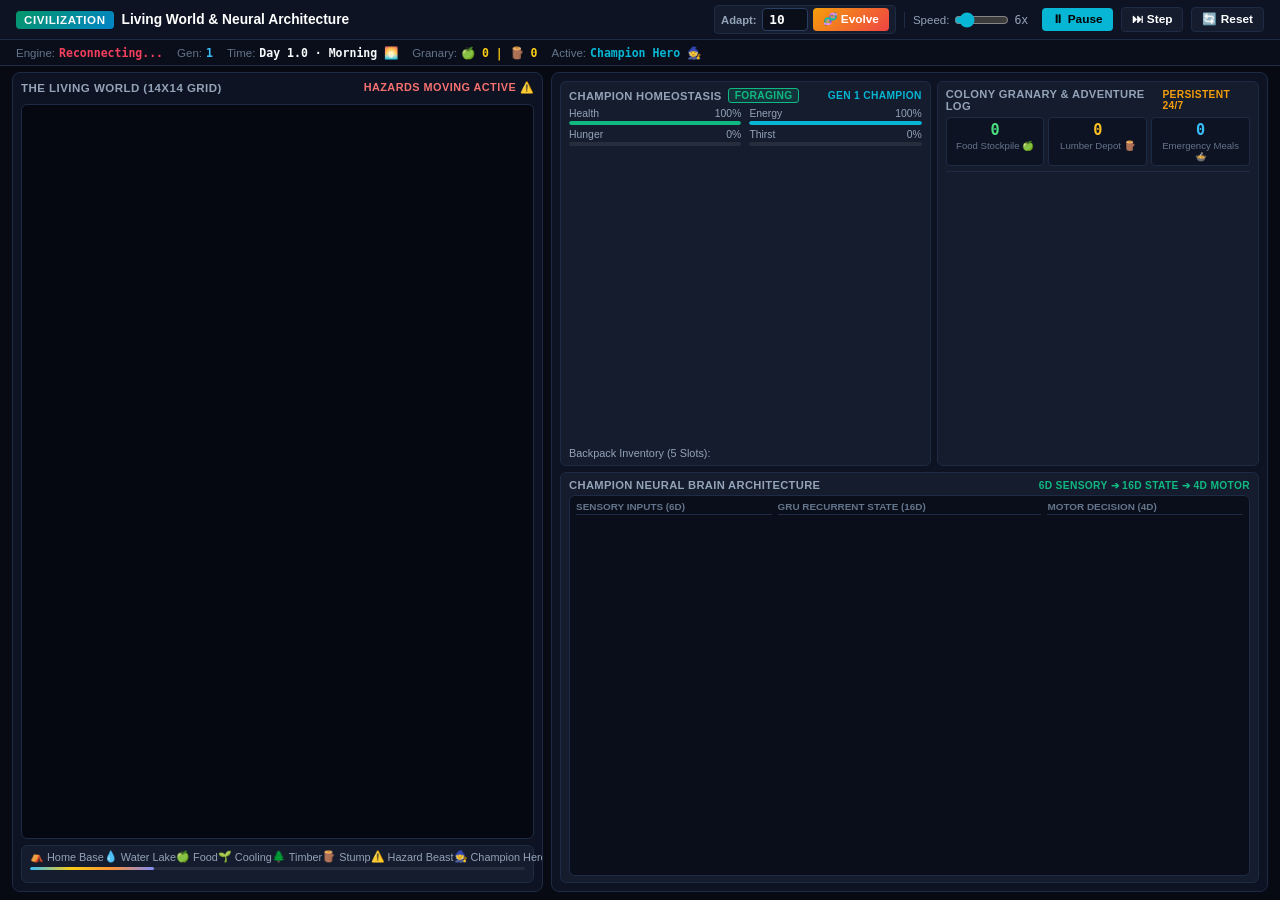
==== commit e944ae22: "Implement auto-adapting input width for adaptation generations field" ====
--- a/static/index.html
+++ b/static/index.html
@@ -100,11 +100,13 @@
       font-family: ui-monospace, SFMono-Regular, Menlo, monospace;
       font-size: 0.8rem;
       font-weight: 600;
-      width: 68px;
-      min-width: 68px;
+      width: auto;
+      min-width: 46px;
+      max-width: 120px;
+      field-sizing: content; /* Modern CSS auto-adapting input width */
       text-align: center;
       outline: none;
-      transition: border-color 0.15s, box-shadow 0.15s;
+      transition: border-color 0.15s, box-shadow 0.15s, width 0.12s ease-out;
     }
 
     .evolution-control input:focus {
